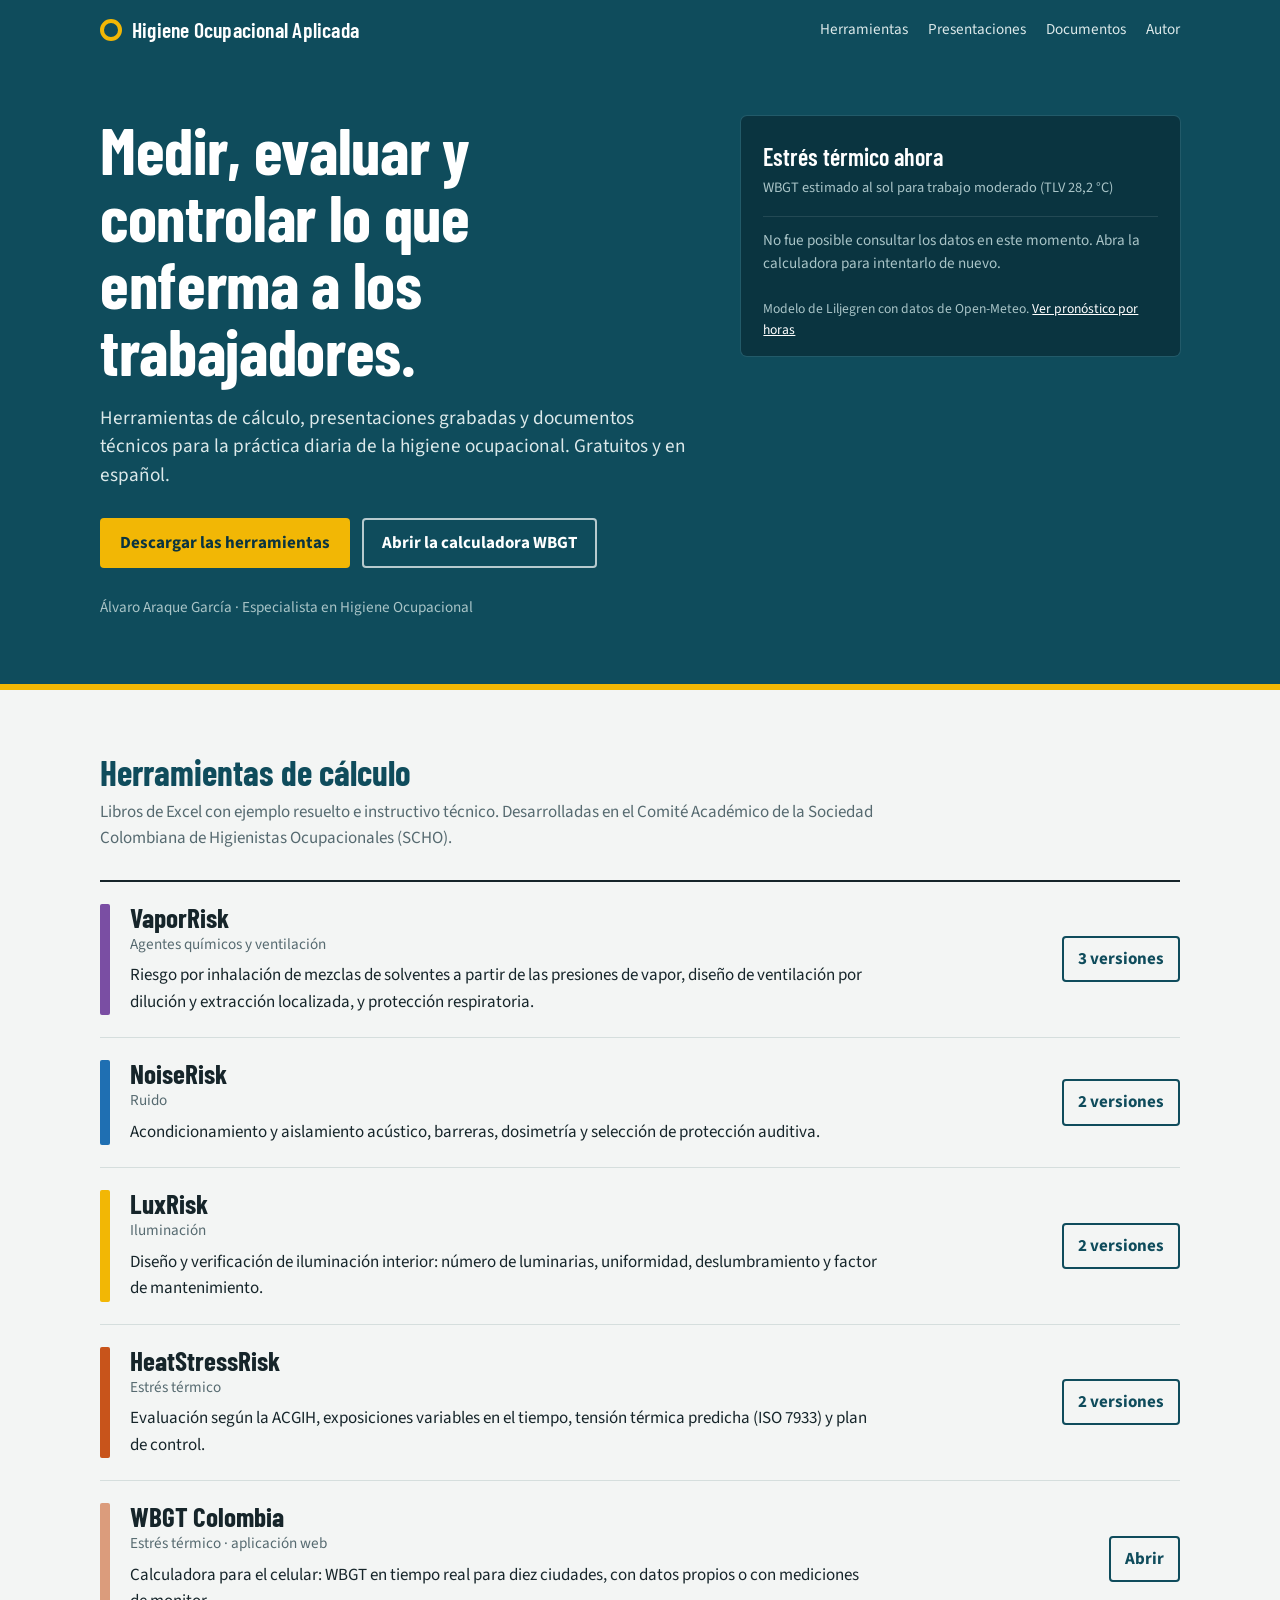
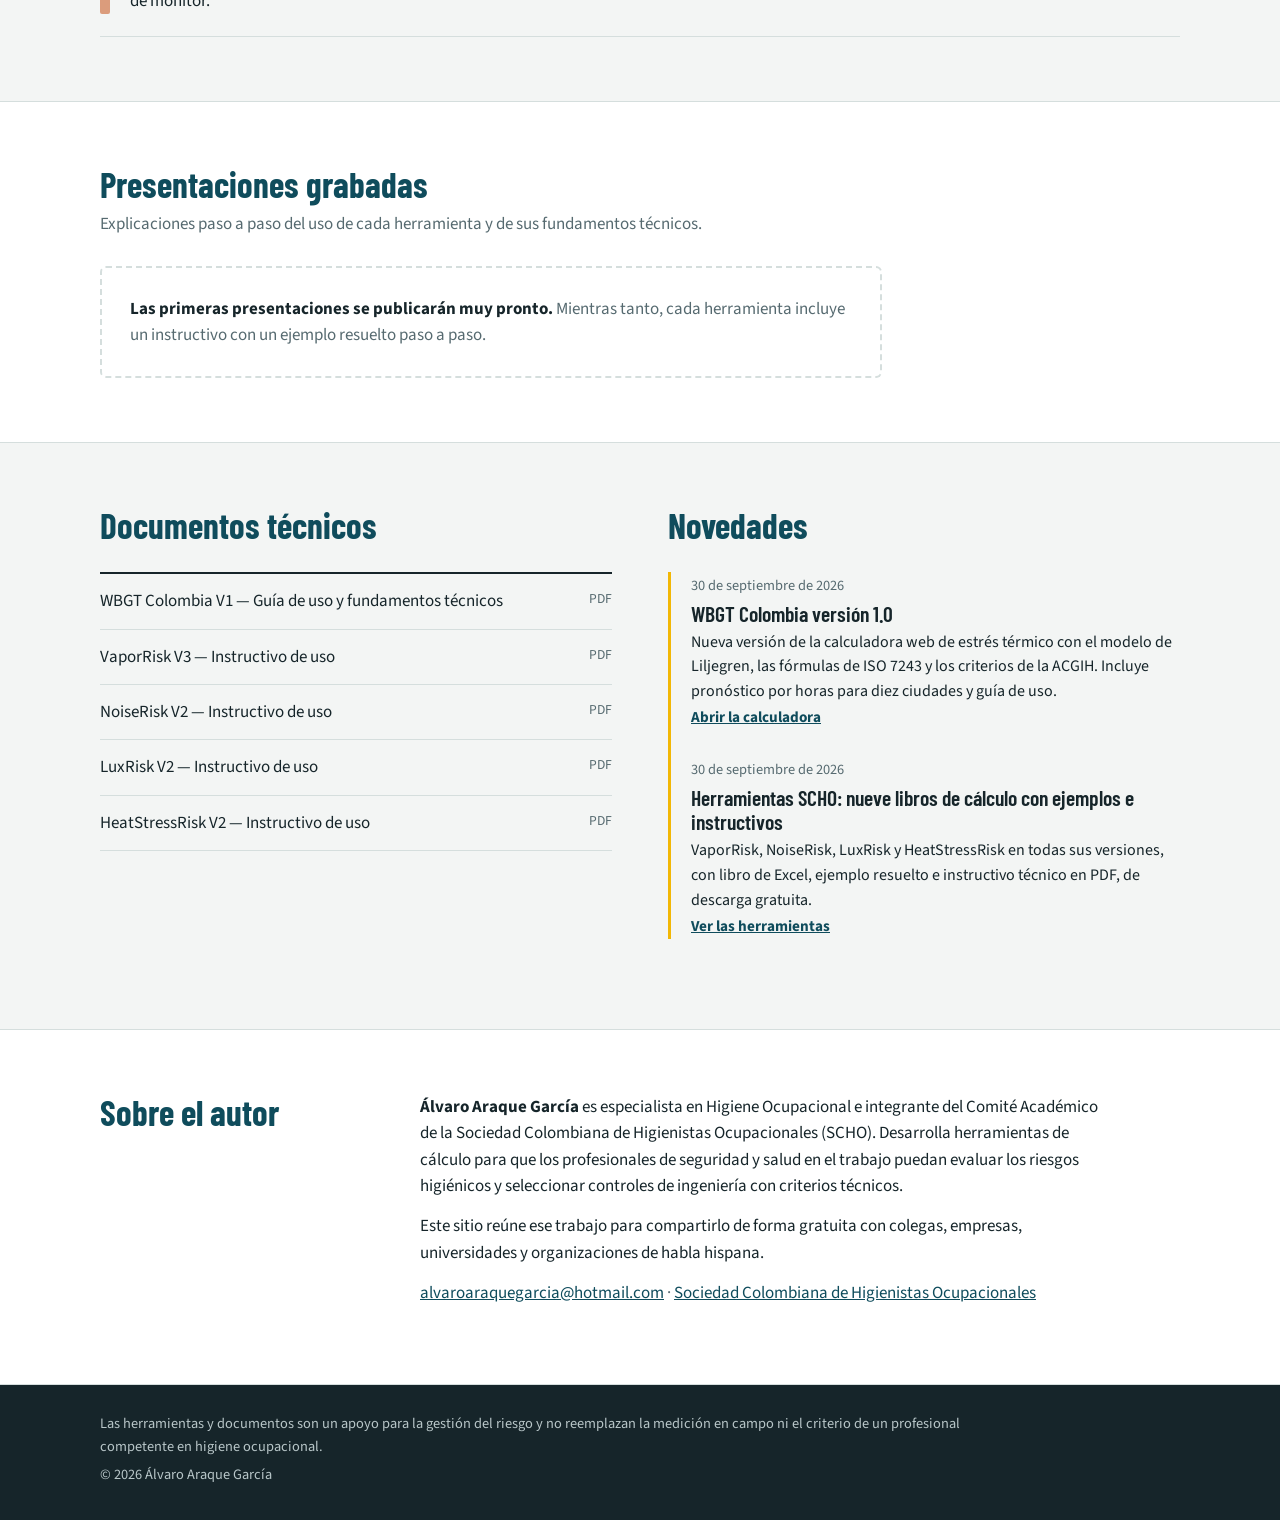
==== index.html @ 6396361e "Add files via upload" ====
<!DOCTYPE html>
<html lang="es">
<head>
<meta charset="UTF-8">
<meta name="viewport" content="width=device-width, initial-scale=1.0">
<title>Higiene Ocupacional Aplicada · Álvaro Araque García</title>
<meta name="description" content="Herramientas de cálculo, presentaciones y documentos técnicos gratuitos para evaluar y controlar los riesgos que causan enfermedades laborales: agentes químicos, ruido, iluminación y estrés térmico.">
<meta property="og:title" content="Higiene Ocupacional Aplicada">
<meta property="og:description" content="Herramientas, presentaciones y documentos técnicos gratuitos para la práctica de la higiene ocupacional.">
<meta property="og:type" content="website">
<link rel="icon" href="data:image/svg+xml,%3Csvg xmlns='http://www.w3.org/2000/svg' viewBox='0 0 64 64'%3E%3Crect width='64' height='64' rx='12' fill='%230F4C5C'/%3E%3Ccircle cx='32' cy='32' r='15' fill='none' stroke='%23F2B705' stroke-width='6'/%3E%3C/svg%3E">
<link rel="preconnect" href="https://fonts.googleapis.com">
<link rel="preconnect" href="https://fonts.gstatic.com" crossorigin>
<link href="https://fonts.googleapis.com/css2?family=Barlow+Condensed:wght@500;600;700&family=Source+Sans+3:wght@400;600;700&display=swap" rel="stylesheet">
<link rel="stylesheet" href="estilos.css">
</head>
<body>
<a class="skip" href="#contenido">Ir al contenido</a>

<header class="top">
  <div class="wrap top-in">
    <a class="brand" href="./"><span class="mark" aria-hidden="true"></span>Higiene Ocupacional Aplicada</a>
    <nav aria-label="Secciones">
      <a href="#herramientas">Herramientas</a>
      <a href="#presentaciones">Presentaciones</a>
      <a href="#documentos">Documentos</a>
      <a href="#autor">Autor</a>
    </nav>
  </div>
</header>

<main id="contenido">
  <section class="hero">
    <div class="wrap hero-in">
      <div class="hero-text">
        <h1>Medir, evaluar y controlar lo que enferma a los trabajadores.</h1>
        <p class="lead">Herramientas de cálculo, presentaciones grabadas y documentos técnicos para la práctica diaria de la higiene ocupacional. Gratuitos y en español.</p>
        <div class="cta">
          <a class="btn" href="herramientas/index.html">Descargar las herramientas</a>
          <a class="btn ghost" href="https://alvaroaraquegarcia-hue.github.io/wbgt-colombia/">Abrir la calculadora WBGT</a>
        </div>
        <p class="byline">Álvaro Araque García · Especialista en Higiene Ocupacional</p>
      </div>

      <aside class="panel" aria-labelledby="panel-t">
        <div class="panel-head">
          <h2 id="panel-t">Estrés térmico ahora</h2>
          <p>WBGT estimado al sol para trabajo moderado (TLV 28,2 °C)</p>
        </div>
        <ol class="readings" id="readings">
          <li class="loading">Consultando datos meteorológicos…</li>
        </ol>
        <p class="panel-foot">Modelo de Liljegren con datos de Open-Meteo. <a href="https://alvaroaraquegarcia-hue.github.io/wbgt-colombia/">Ver pronóstico por horas</a></p>
      </aside>
    </div>
  </section>

  <section id="herramientas" class="block">
    <div class="wrap">
      <div class="block-head">
        <h2>Herramientas de cálculo</h2>
        <p>Libros de Excel con ejemplo resuelto e instructivo técnico. Desarrolladas en el Comité Académico de la Sociedad Colombiana de Higienistas Ocupacionales (SCHO).</p>
      </div>
      <ul class="tools">
        <li>
          <span class="swatch s-chem" aria-hidden="true"></span>
          <div><h3>VaporRisk</h3><p class="risk">Agentes químicos y ventilación</p>
          <p>Riesgo por inhalación de mezclas de solventes a partir de las presiones de vapor, diseño de ventilación por dilución y extracción localizada, y protección respiratoria.</p></div>
          <a class="more" href="herramientas/index.html#vaporrisk">3 versiones</a>
        </li>
        <li>
          <span class="swatch s-noise" aria-hidden="true"></span>
          <div><h3>NoiseRisk</h3><p class="risk">Ruido</p>
          <p>Acondicionamiento y aislamiento acústico, barreras, dosimetría y selección de protección auditiva.</p></div>
          <a class="more" href="herramientas/index.html#noiserisk">2 versiones</a>
        </li>
        <li>
          <span class="swatch s-lux" aria-hidden="true"></span>
          <div><h3>LuxRisk</h3><p class="risk">Iluminación</p>
          <p>Diseño y verificación de iluminación interior: número de luminarias, uniformidad, deslumbramiento y factor de mantenimiento.</p></div>
          <a class="more" href="herramientas/index.html#luxrisk">2 versiones</a>
        </li>
        <li>
          <span class="swatch s-heat" aria-hidden="true"></span>
          <div><h3>HeatStressRisk</h3><p class="risk">Estrés térmico</p>
          <p>Evaluación según la ACGIH, exposiciones variables en el tiempo, tensión térmica predicha (ISO 7933) y plan de control.</p></div>
          <a class="more" href="herramientas/index.html#heatstressrisk">2 versiones</a>
        </li>
        <li>
          <span class="swatch s-web" aria-hidden="true"></span>
          <div><h3>WBGT Colombia</h3><p class="risk">Estrés térmico · aplicación web</p>
          <p>Calculadora para el celular: WBGT en tiempo real para diez ciudades, con datos propios o con mediciones de monitor.</p></div>
          <a class="more" href="https://alvaroaraquegarcia-hue.github.io/wbgt-colombia/">Abrir</a>
        </li>
      </ul>
    </div>
  </section>

  <section id="presentaciones" class="block alt">
    <div class="wrap">
      <div class="block-head">
        <h2>Presentaciones grabadas</h2>
        <p>Explicaciones paso a paso del uso de cada herramienta y de sus fundamentos técnicos.</p>
      </div>
      <div id="videos" class="videos"></div>
    </div>
  </section>

  <section class="block">
    <div class="wrap two">
      <div id="documentos">
        <div class="block-head"><h2>Documentos técnicos</h2></div>
        <ul class="docs" id="docs"></ul>
      </div>
      <div>
        <div class="block-head"><h2>Novedades</h2></div>
        <ol class="news" id="news"></ol>
      </div>
    </div>
  </section>

  <section id="autor" class="block alt">
    <div class="wrap author">
      <div class="block-head"><h2>Sobre el autor</h2></div>
      <div class="author-text">
        <p><strong>Álvaro Araque García</strong> es especialista en Higiene Ocupacional e integrante del Comité Académico de la Sociedad Colombiana de Higienistas Ocupacionales (SCHO). Desarrolla herramientas de cálculo para que los profesionales de seguridad y salud en el trabajo puedan evaluar los riesgos higiénicos y seleccionar controles de ingeniería con criterios técnicos.</p>
        <p>Este sitio reúne ese trabajo para compartirlo de forma gratuita con colegas, empresas, universidades y organizaciones de habla hispana.</p>
        <p class="contact"><a href="mailto:alvaroaraquegarcia@hotmail.com">alvaroaraquegarcia@hotmail.com</a> · <a href="https://www.scho.org.co/">Sociedad Colombiana de Higienistas Ocupacionales</a></p>
      </div>
    </div>
  </section>
</main>

<footer class="foot">
  <div class="wrap">
    <p>Las herramientas y documentos son un apoyo para la gestión del riesgo y no reemplazan la medición en campo ni el criterio de un profesional competente en higiene ocupacional.</p>
    <p>© 2026 Álvaro Araque García</p>
  </div>
</footer>

<script src="contenido.js"></script>
<script src="wbgt-engine.js"></script>
<script src="app.js"></script>
</body>
</html>
---- estilos.css ----
:root{
  --petrol:#0F4C5C;      /* color principal */
  --petrol-d:#0A3440;
  --ink:#16252A;         /* texto */
  --slate:#566A70;       /* texto secundario */
  --paper:#F3F5F4;       /* fondo */
  --line:#D5DEDD;
  --yellow:#F2B705;      /* amarillo de seguridad */
  --ok:#2F7D4A; --warn:#B7791F; --bad:#B42318;
  --display:"Barlow Condensed","Arial Narrow",sans-serif;
  --body:"Source Sans 3","Segoe UI",Calibri,sans-serif;
}
*{box-sizing:border-box;margin:0;padding:0}
html{scroll-behavior:smooth}
@media (prefers-reduced-motion:reduce){html{scroll-behavior:auto}*{animation:none!important;transition:none!important}}
body{font-family:var(--body);font-size:1.0625rem;line-height:1.55;color:var(--ink);background:var(--paper)}
a{color:var(--petrol)}
a:focus-visible,.btn:focus-visible{outline:3px solid var(--yellow);outline-offset:2px}
.wrap{max-width:1120px;margin:0 auto;padding:0 20px}
.skip{position:absolute;left:-999px;top:8px;background:#fff;padding:8px 12px;z-index:10}
.skip:focus{left:8px}

/* Encabezado */
.top{background:var(--petrol);color:#fff}
.top-in{display:flex;align-items:center;justify-content:space-between;gap:16px;min-height:60px;flex-wrap:wrap}
.brand{display:flex;align-items:center;gap:10px;color:#fff;text-decoration:none;font-family:var(--display);font-weight:600;font-size:1.35rem;letter-spacing:.01em}
.mark{width:22px;height:22px;border-radius:50%;border:4px solid var(--yellow)}
.top nav{display:flex;gap:20px;flex-wrap:wrap}
.top nav a{color:#DCE9EA;text-decoration:none;font-size:.95rem}
.top nav a:hover{color:#fff;text-decoration:underline;text-underline-offset:4px}

/* Portada */
.hero{background:var(--petrol);color:#fff;padding:56px 0 64px;border-bottom:6px solid var(--yellow)}
.hero-in{display:grid;grid-template-columns:1.15fr .85fr;gap:48px;align-items:start}
.hero h1{font-family:var(--display);font-weight:700;font-size:clamp(2.4rem,5.2vw,4.1rem);line-height:1.02;letter-spacing:-.005em;max-width:15ch}
.lead{font-size:1.2rem;line-height:1.5;color:#DCE9EA;margin-top:20px;max-width:34em}
.cta{display:flex;flex-wrap:wrap;gap:12px;margin-top:28px}
.btn{display:inline-block;background:var(--yellow);color:var(--petrol-d);font-weight:700;text-decoration:none;padding:12px 20px;border-radius:4px}
.btn:hover{background:#FFCB2E}
.btn.ghost{background:transparent;color:#fff;box-shadow:inset 0 0 0 2px rgba(255,255,255,.7)}
.btn.ghost:hover{box-shadow:inset 0 0 0 2px #fff;background:rgba(255,255,255,.06)}
.byline{margin-top:28px;color:#A9C4C7;font-size:.95rem}

/* Panel de lecturas: la pieza característica */
.panel{background:var(--petrol-d);border-radius:6px;padding:22px 22px 16px;box-shadow:0 0 0 1px rgba(255,255,255,.08)}
.panel-head h2{font-family:var(--display);font-weight:600;font-size:1.5rem}
.panel-head p{color:#A9C4C7;font-size:.9rem;margin-top:2px}
.readings{list-style:none;margin-top:16px}
.readings li{display:grid;grid-template-columns:1fr auto;align-items:end;gap:4px 12px;padding:12px 0;border-top:1px solid rgba(255,255,255,.1)}
.readings .city{font-size:1rem}
.readings .val{font-family:var(--display);font-weight:600;font-size:2.1rem;line-height:1;font-variant-numeric:tabular-nums;text-align:right}
.readings .val small{font-size:1rem;font-weight:500;color:#A9C4C7;margin-left:2px}
.readings .scale{grid-column:1 / -1;position:relative;height:8px;border-radius:4px;background:linear-gradient(90deg,#2F7D4A 0 40%,#B7791F 40% 56%,#B42318 56% 100%);opacity:.9}
.readings .needle{position:absolute;top:-4px;width:4px;height:16px;background:#fff;border-radius:2px;transform:translateX(-2px)}
.readings .state{grid-column:1 / -1;font-size:.85rem;color:#DCE9EA}
.readings .loading,.readings .off{display:block;color:#A9C4C7;font-size:.95rem}
.panel-foot{color:#A9C4C7;font-size:.85rem;margin-top:10px}
.panel-foot a{color:#fff}

/* Bloques */
.block{padding:64px 0}
.block.alt{background:#fff;border-top:1px solid var(--line);border-bottom:1px solid var(--line)}
.block-head{max-width:46em;margin-bottom:28px}
.block-head h2{font-family:var(--display);font-weight:700;font-size:2.2rem;line-height:1.05;color:var(--petrol)}
.block-head p{color:var(--slate);margin-top:8px}

/* Herramientas: lista con franja de color por tipo de riesgo */
.tools{list-style:none;border-top:2px solid var(--ink)}
.tools li{display:grid;grid-template-columns:10px 1fr auto;gap:20px;align-items:start;padding:22px 0;border-bottom:1px solid var(--line)}
.swatch{width:10px;height:100%;min-height:64px;border-radius:2px}
.s-chem{background:#7A4EA3}.s-noise{background:#1F6FB2}.s-lux{background:var(--yellow)}.s-heat{background:#C8541B}.s-web{background:#C8541B;opacity:.55}
.tools h3{font-family:var(--display);font-weight:700;font-size:1.7rem;line-height:1;color:var(--ink)}
.tools .risk{color:var(--slate);font-size:.95rem;margin:2px 0 6px}
.tools p{max-width:44em}
.more{align-self:center;white-space:nowrap;font-weight:700;text-decoration:none;border:2px solid var(--petrol);border-radius:4px;padding:8px 14px}
.more:hover{background:var(--petrol);color:#fff}

/* Videos */
.videos{display:grid;grid-template-columns:repeat(auto-fill,minmax(300px,1fr));gap:24px}
.video iframe{width:100%;aspect-ratio:16/9;border:0;border-radius:4px;background:#000}
.video h3{font-family:var(--display);font-weight:600;font-size:1.3rem;margin-top:10px}
.video p{color:var(--slate);font-size:.95rem}
.empty{grid-column:1 / -1;border:2px dashed var(--line);border-radius:6px;padding:28px;max-width:46em;color:var(--slate)}
.empty strong{color:var(--ink)}

/* Documentos y novedades */
.two{display:grid;grid-template-columns:1fr 1fr;gap:56px}
.docs{list-style:none;border-top:2px solid var(--ink)}
.docs li{border-bottom:1px solid var(--line)}
.docs a{display:flex;justify-content:space-between;gap:16px;padding:14px 0;text-decoration:none;color:var(--ink)}
.docs a:hover span:first-child{color:var(--petrol);text-decoration:underline;text-underline-offset:3px}
.docs .kind{color:var(--slate);font-size:.85rem;white-space:nowrap}
.news{list-style:none;border-left:3px solid var(--yellow);padding-left:20px}
.news li{margin-bottom:26px}
.news time{color:var(--slate);font-size:.9rem}
.news h3{font-family:var(--display);font-weight:600;font-size:1.35rem;line-height:1.15;margin:2px 0 4px}
.news p{font-size:1rem}
.news a{font-weight:700;font-size:.95rem}

/* Autor */
.author{display:grid;grid-template-columns:280px 1fr;gap:40px}
.author-text p{max-width:40em;margin-bottom:14px}
.contact{color:var(--slate)}

.foot{background:var(--ink);color:#B8C6C8;padding:28px 0;font-size:.9rem}
.foot p{max-width:60em;margin-bottom:6px}

@media (max-width:900px){
  .hero-in,.two,.author{grid-template-columns:1fr;gap:32px}
  .hero{padding:40px 0 48px}
}
@media (max-width:560px){
  .top nav{gap:14px}
  .tools li{grid-template-columns:8px 1fr;gap:14px}
  .tools .more{grid-column:2;justify-self:start}
}
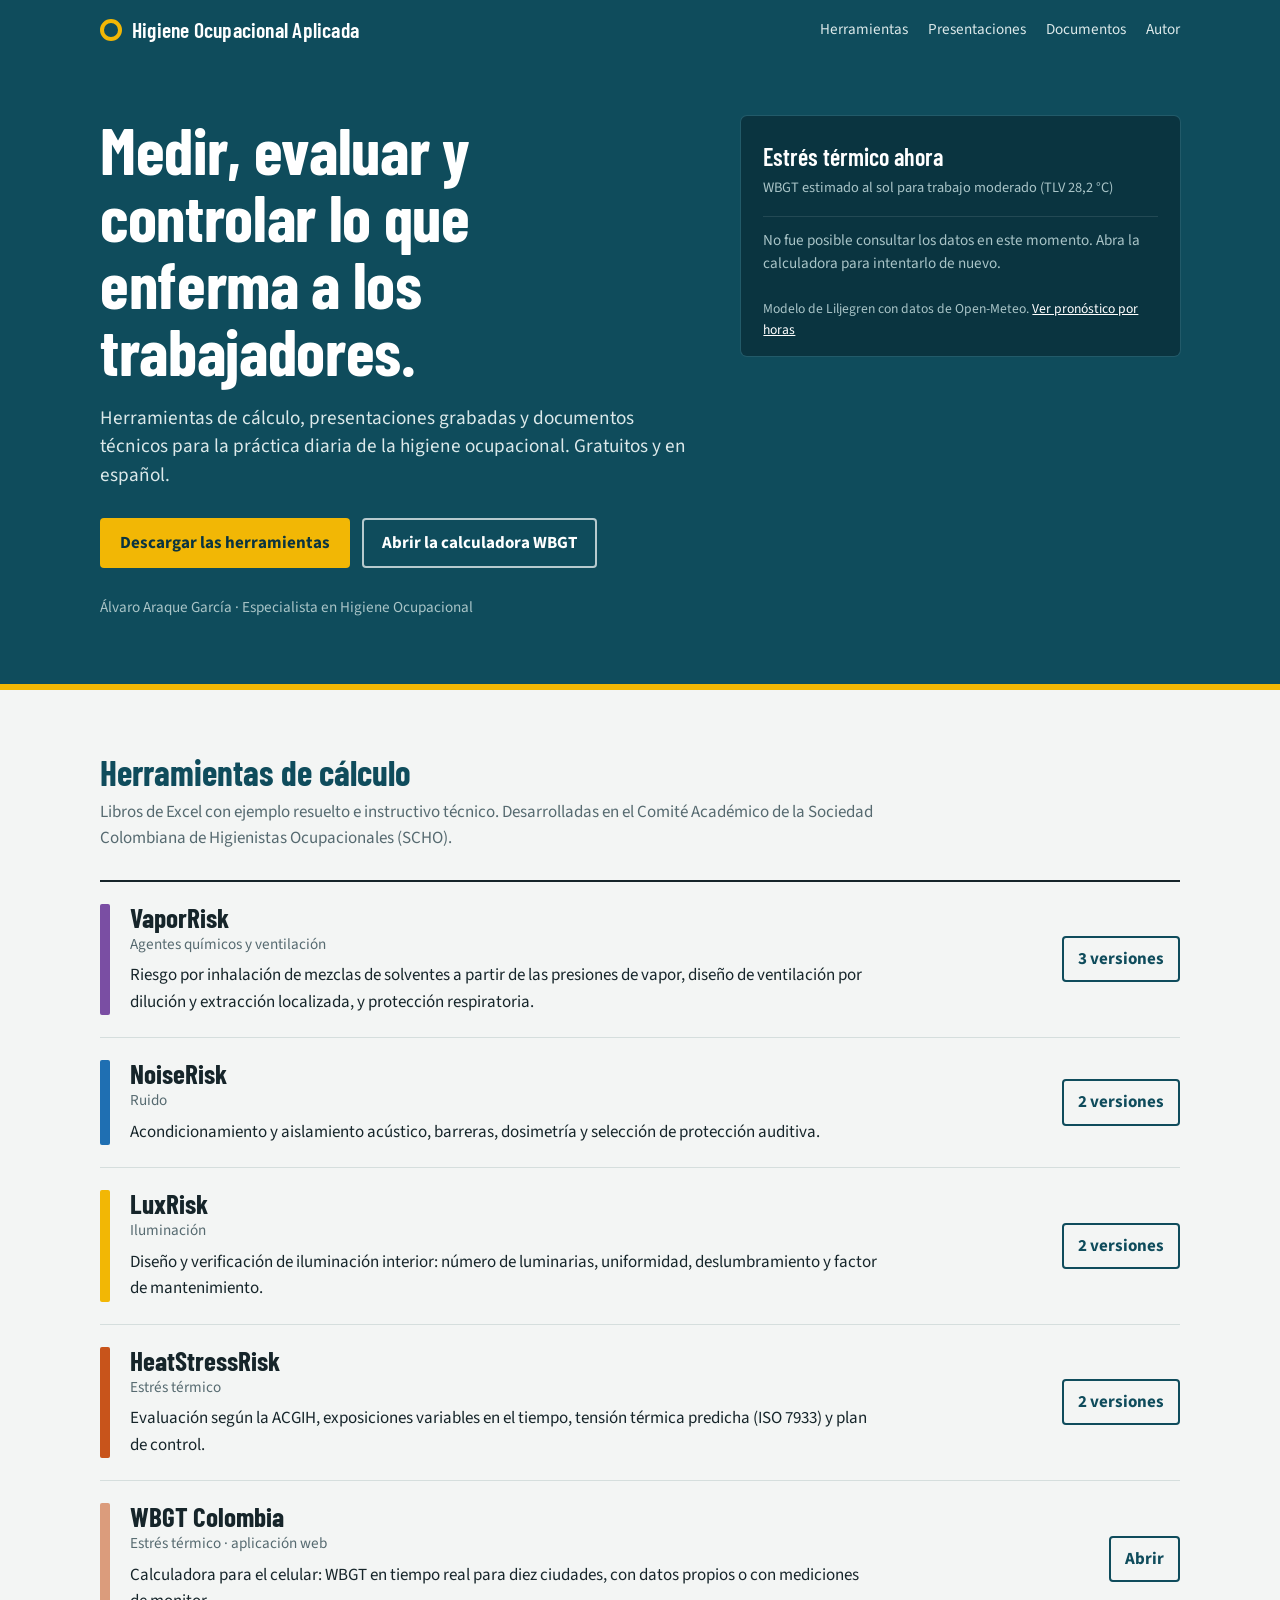
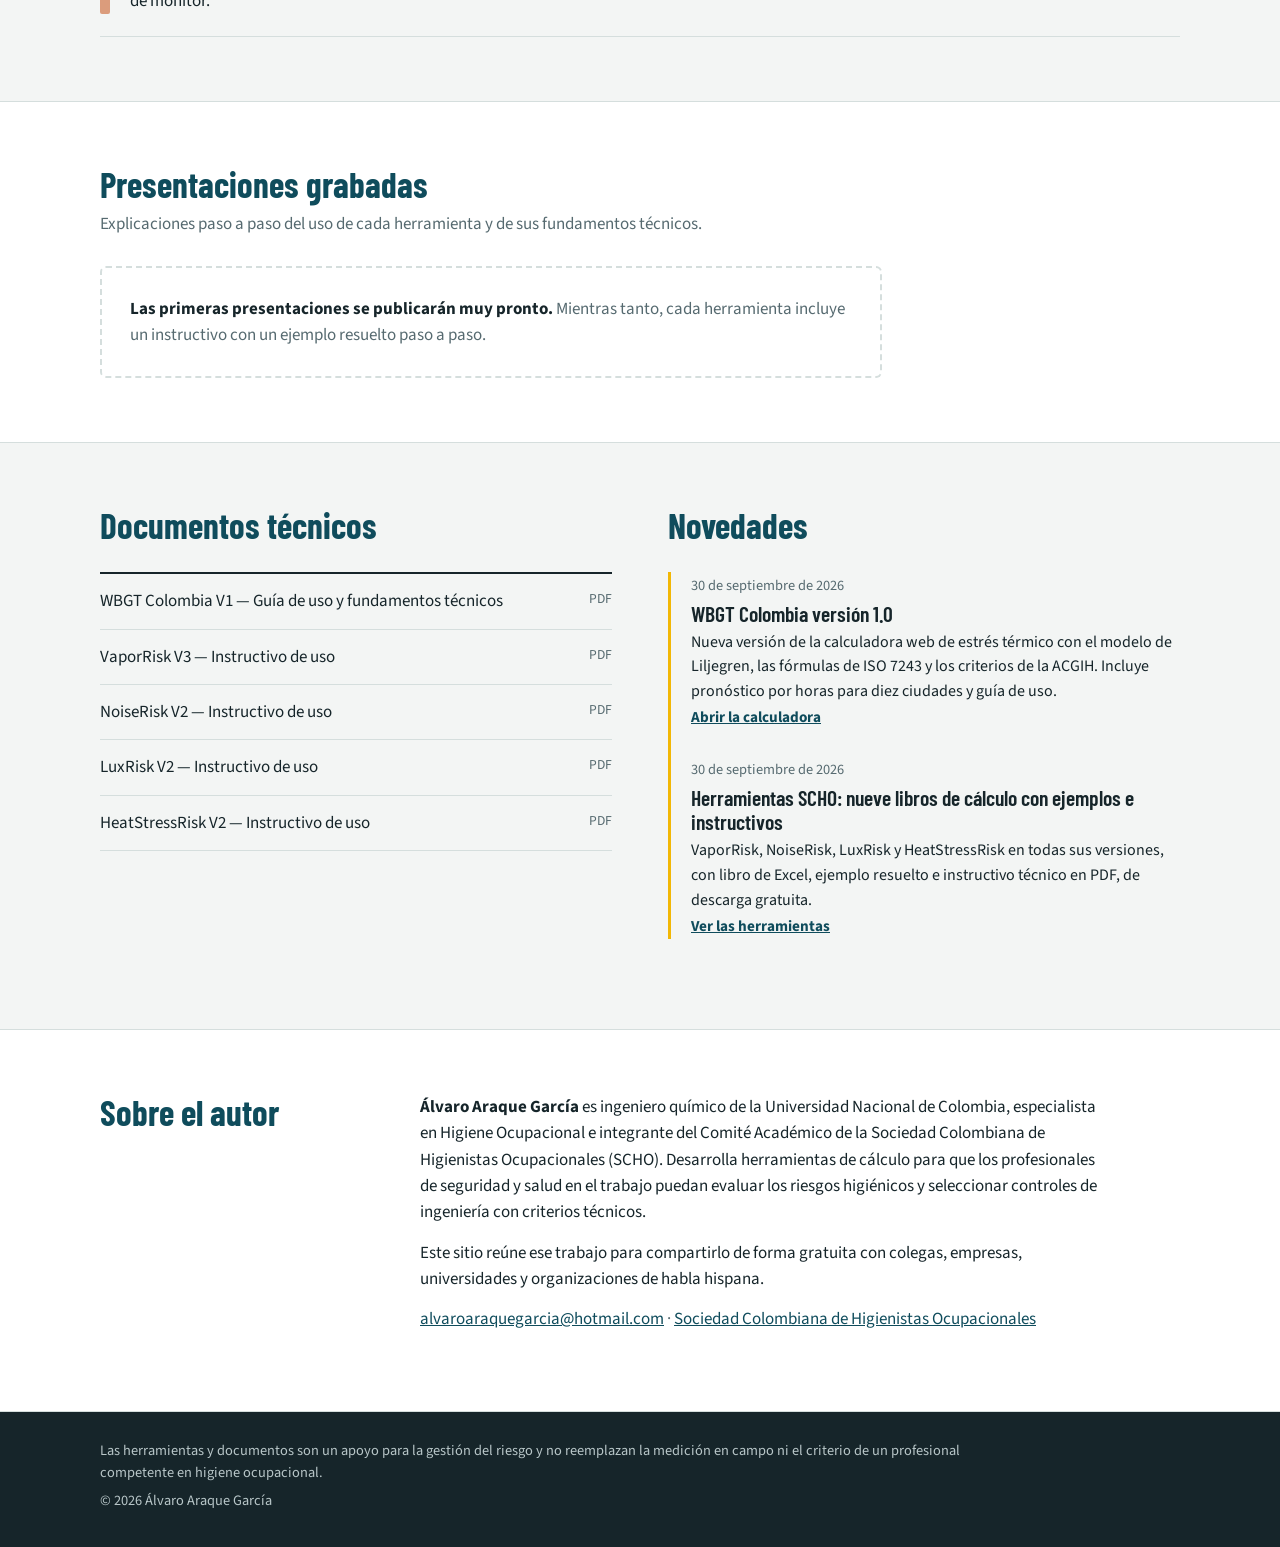
==== commit 87df2d98: "Add files via upload" ====
--- a/index.html
+++ b/index.html
@@ -123,7 +123,7 @@
     <div class="wrap author">
       <div class="block-head"><h2>Sobre el autor</h2></div>
       <div class="author-text">
-        <p><strong>Álvaro Araque García</strong> es especialista en Higiene Ocupacional e integrante del Comité Académico de la Sociedad Colombiana de Higienistas Ocupacionales (SCHO). Desarrolla herramientas de cálculo para que los profesionales de seguridad y salud en el trabajo puedan evaluar los riesgos higiénicos y seleccionar controles de ingeniería con criterios técnicos.</p>
+        <p><strong>Álvaro Araque García</strong> es ingeniero químico de la Universidad Nacional de Colombia, especialista en Higiene Ocupacional e integrante del Comité Académico de la Sociedad Colombiana de Higienistas Ocupacionales (SCHO). Desarrolla herramientas de cálculo para que los profesionales de seguridad y salud en el trabajo puedan evaluar los riesgos higiénicos y seleccionar controles de ingeniería con criterios técnicos.</p>
         <p>Este sitio reúne ese trabajo para compartirlo de forma gratuita con colegas, empresas, universidades y organizaciones de habla hispana.</p>
         <p class="contact"><a href="mailto:alvaroaraquegarcia@hotmail.com">alvaroaraquegarcia@hotmail.com</a> · <a href="https://www.scho.org.co/">Sociedad Colombiana de Higienistas Ocupacionales</a></p>
       </div>
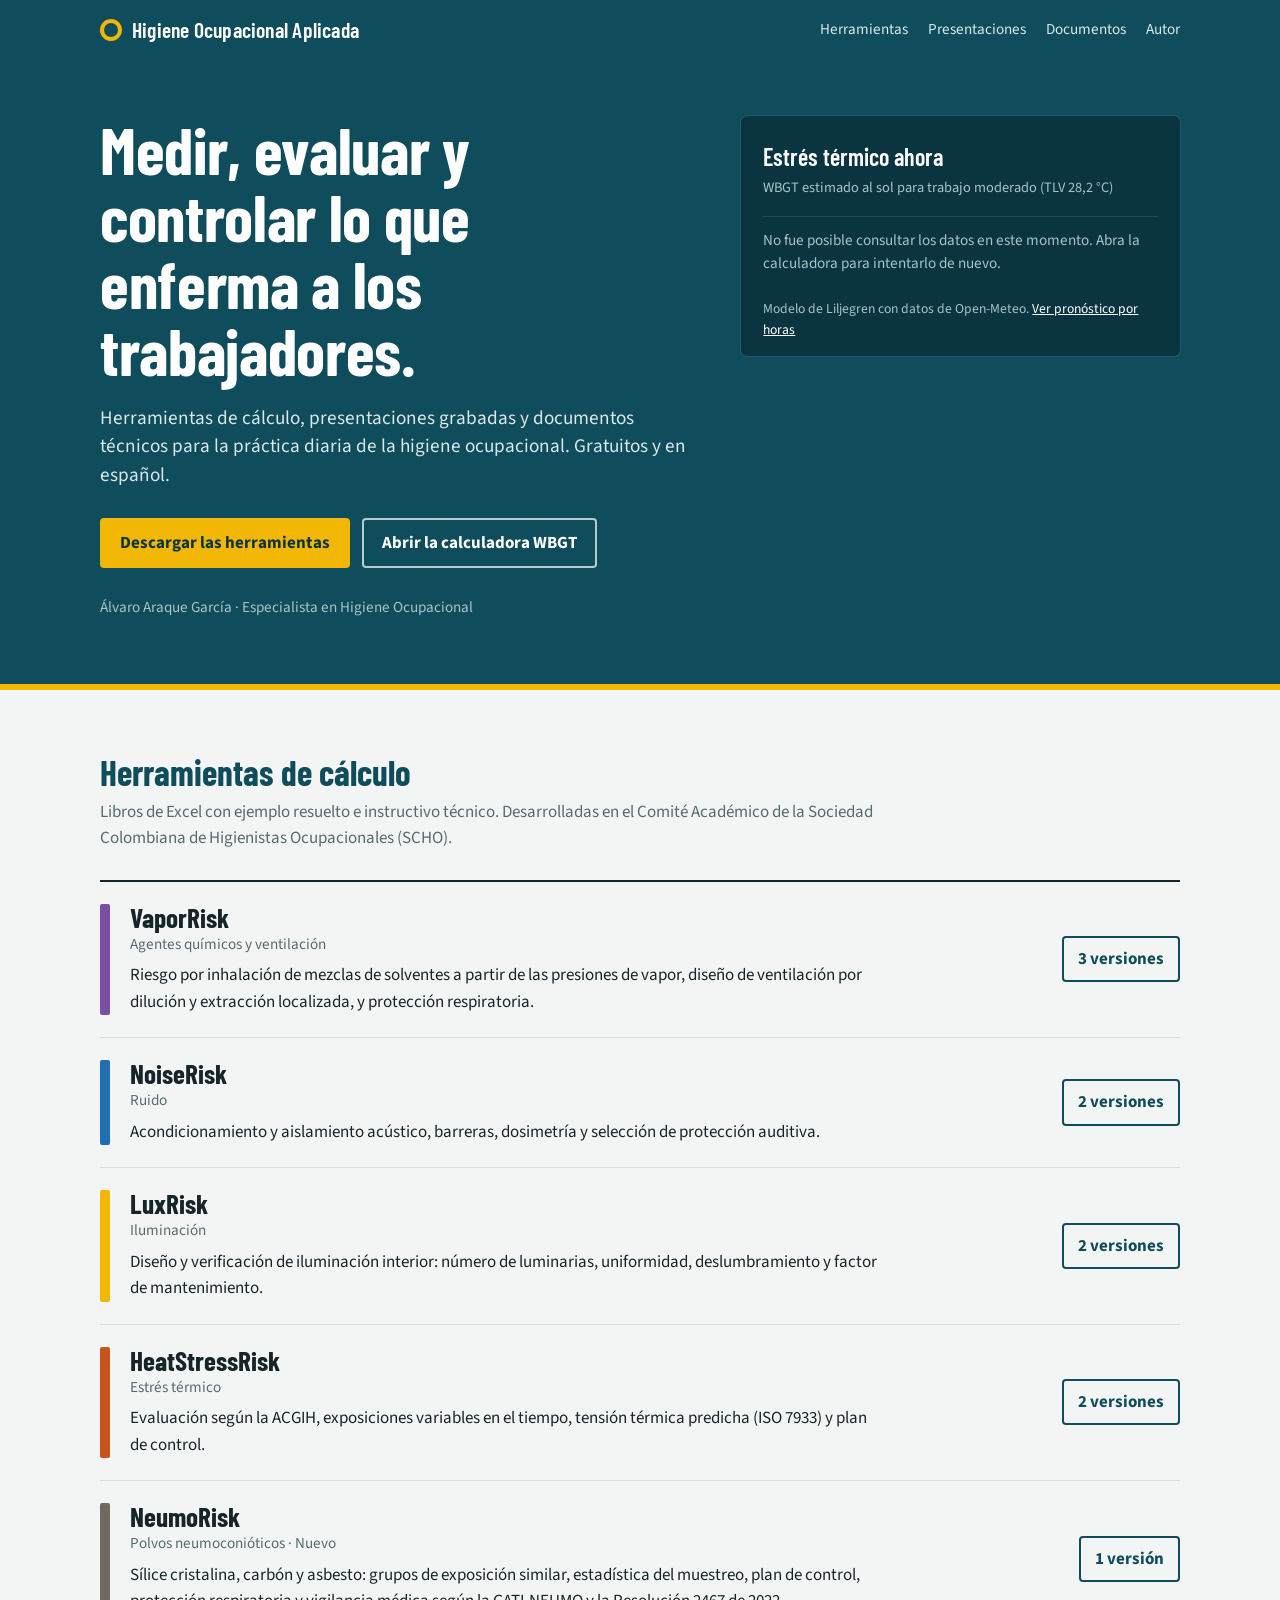
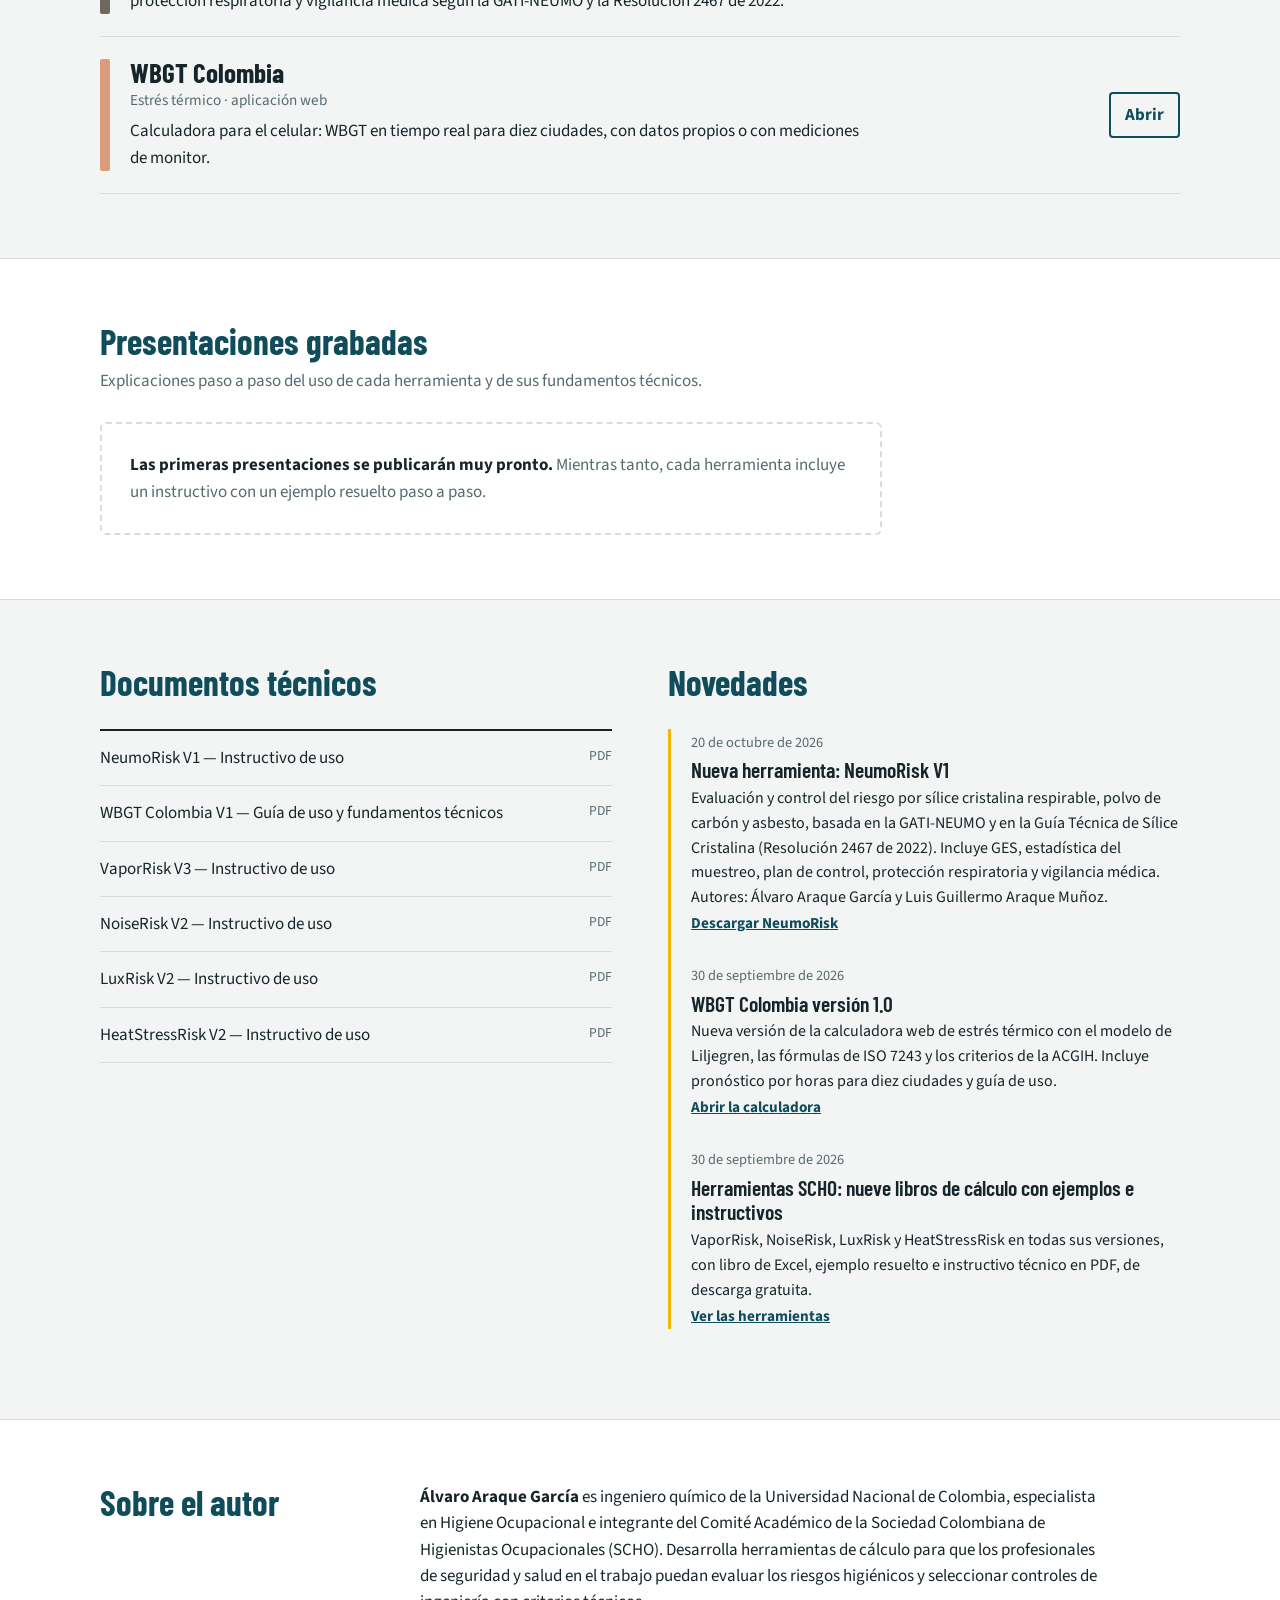
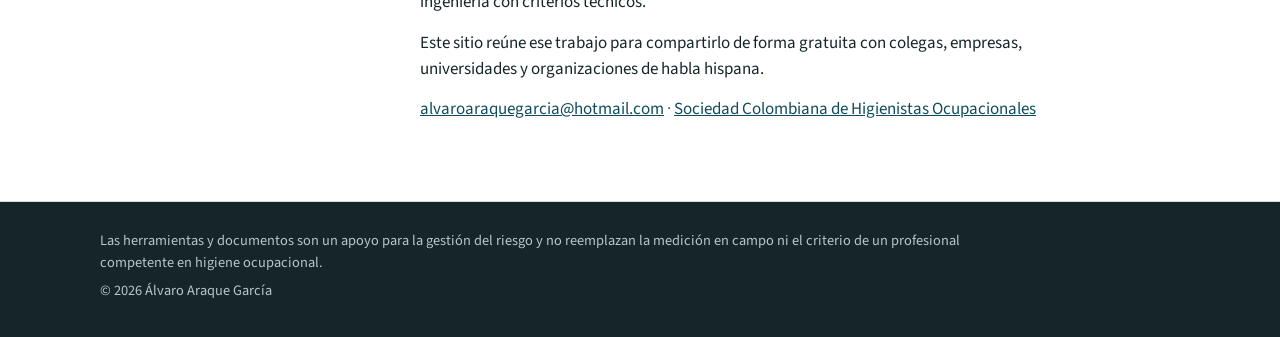
==== commit 0341742a: "Add files via upload" ====
--- a/index.html
+++ b/index.html
@@ -4,7 +4,7 @@
 <meta charset="UTF-8">
 <meta name="viewport" content="width=device-width, initial-scale=1.0">
 <title>Higiene Ocupacional Aplicada · Álvaro Araque García</title>
-<meta name="description" content="Herramientas de cálculo, presentaciones y documentos técnicos gratuitos para evaluar y controlar los riesgos que causan enfermedades laborales: agentes químicos, ruido, iluminación y estrés térmico.">
+<meta name="description" content="Herramientas de cálculo, presentaciones y documentos técnicos gratuitos para evaluar y controlar los riesgos que causan enfermedades laborales: agentes químicos, polvos neumoconióticos, ruido, iluminación y estrés térmico.">
 <meta property="og:title" content="Higiene Ocupacional Aplicada">
 <meta property="og:description" content="Herramientas, presentaciones y documentos técnicos gratuitos para la práctica de la higiene ocupacional.">
 <meta property="og:type" content="website">
@@ -87,6 +87,12 @@
           <a class="more" href="herramientas/index.html#heatstressrisk">2 versiones</a>
         </li>
         <li>
+          <span class="swatch s-dust" aria-hidden="true"></span>
+          <div><h3>NeumoRisk</h3><p class="risk">Polvos neumoconióticos · Nuevo</p>
+          <p>Sílice cristalina, carbón y asbesto: grupos de exposición similar, estadística del muestreo, plan de control, protección respiratoria y vigilancia médica según la GATI-NEUMO y la Resolución 2467 de 2022.</p></div>
+          <a class="more" href="herramientas/index.html#neumorisk">1 versión</a>
+        </li>
+        <li>
           <span class="swatch s-web" aria-hidden="true"></span>
           <div><h3>WBGT Colombia</h3><p class="risk">Estrés térmico · aplicación web</p>
           <p>Calculadora para el celular: WBGT en tiempo real para diez ciudades, con datos propios o con mediciones de monitor.</p></div>
--- a/estilos.css
+++ b/estilos.css
@@ -68,7 +68,7 @@
 .tools{list-style:none;border-top:2px solid var(--ink)}
 .tools li{display:grid;grid-template-columns:10px 1fr auto;gap:20px;align-items:start;padding:22px 0;border-bottom:1px solid var(--line)}
 .swatch{width:10px;height:100%;min-height:64px;border-radius:2px}
-.s-chem{background:#7A4EA3}.s-noise{background:#1F6FB2}.s-lux{background:var(--yellow)}.s-heat{background:#C8541B}.s-web{background:#C8541B;opacity:.55}
+.s-chem{background:#7A4EA3}.s-noise{background:#1F6FB2}.s-lux{background:var(--yellow)}.s-heat{background:#C8541B}.s-dust{background:#6E6A5E}.s-web{background:#C8541B;opacity:.55}
 .tools h3{font-family:var(--display);font-weight:700;font-size:1.7rem;line-height:1;color:var(--ink)}
 .tools .risk{color:var(--slate);font-size:.95rem;margin:2px 0 6px}
 .tools p{max-width:44em}
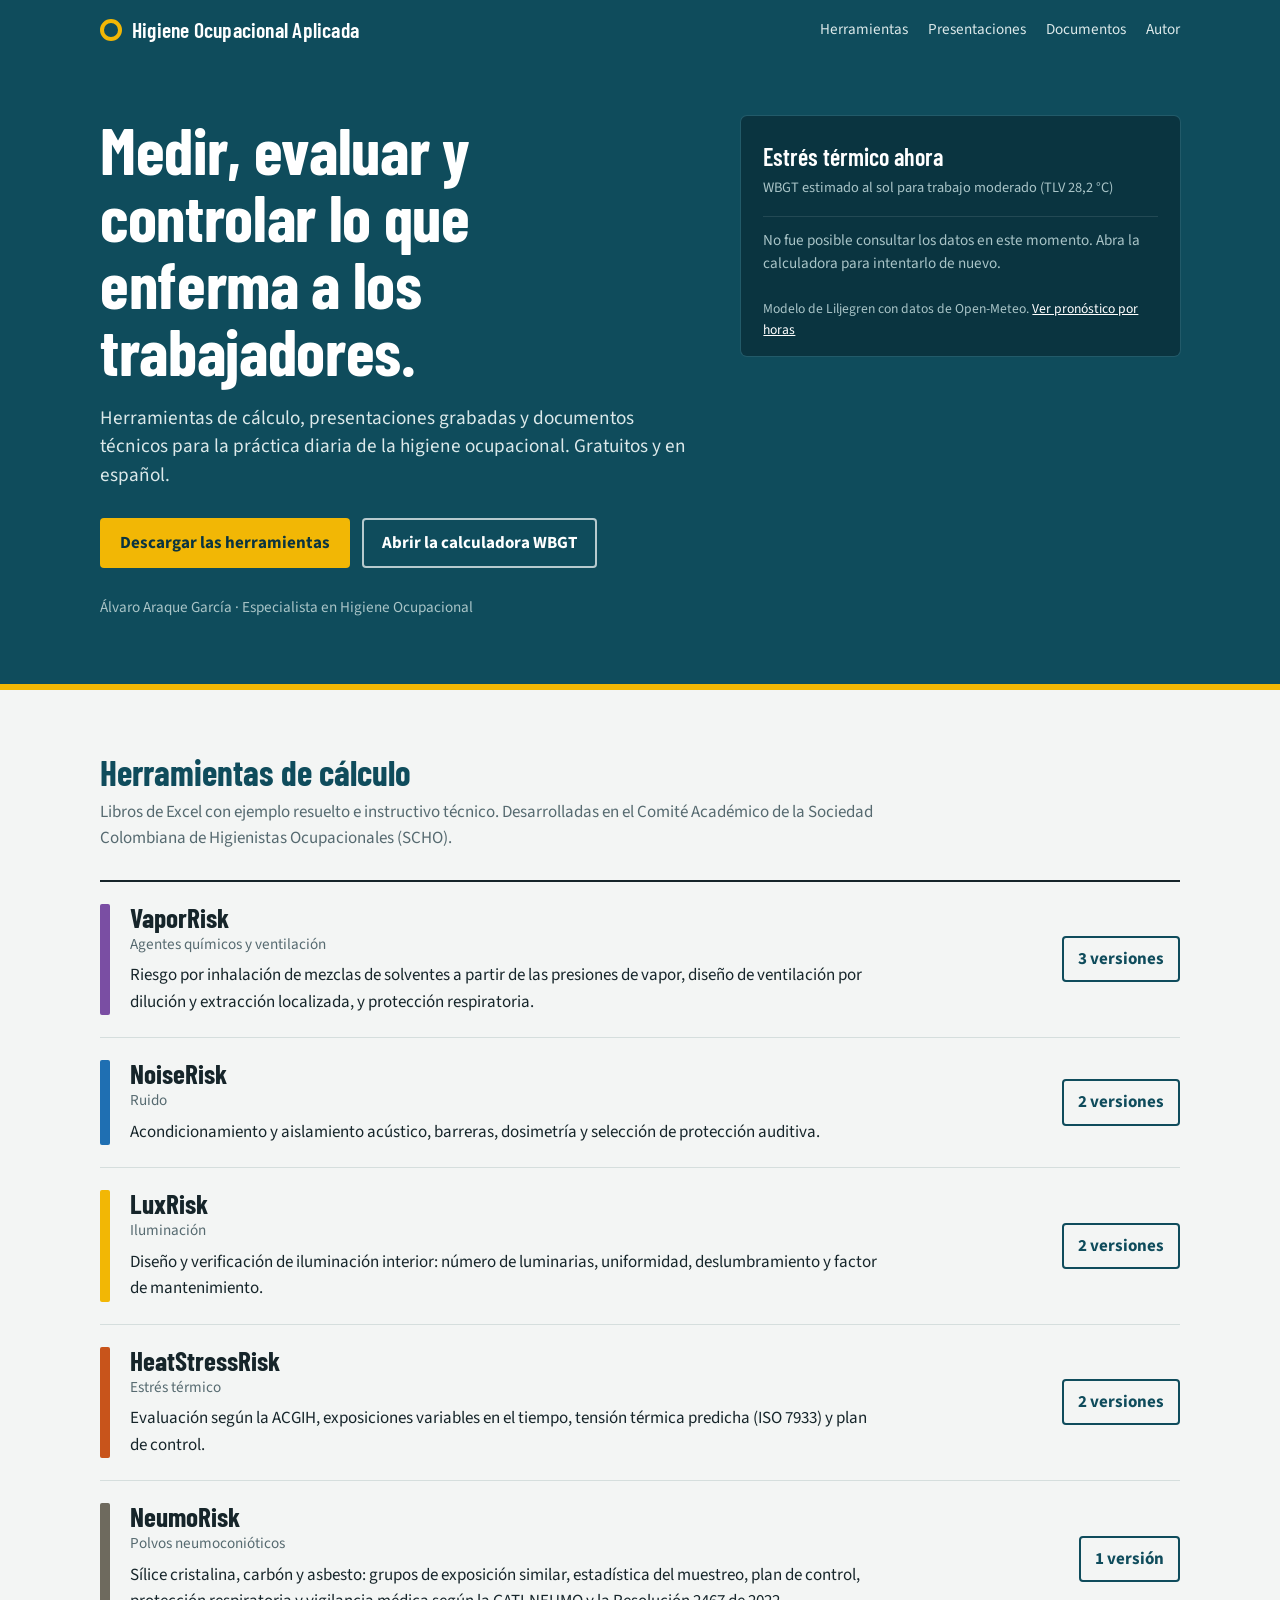
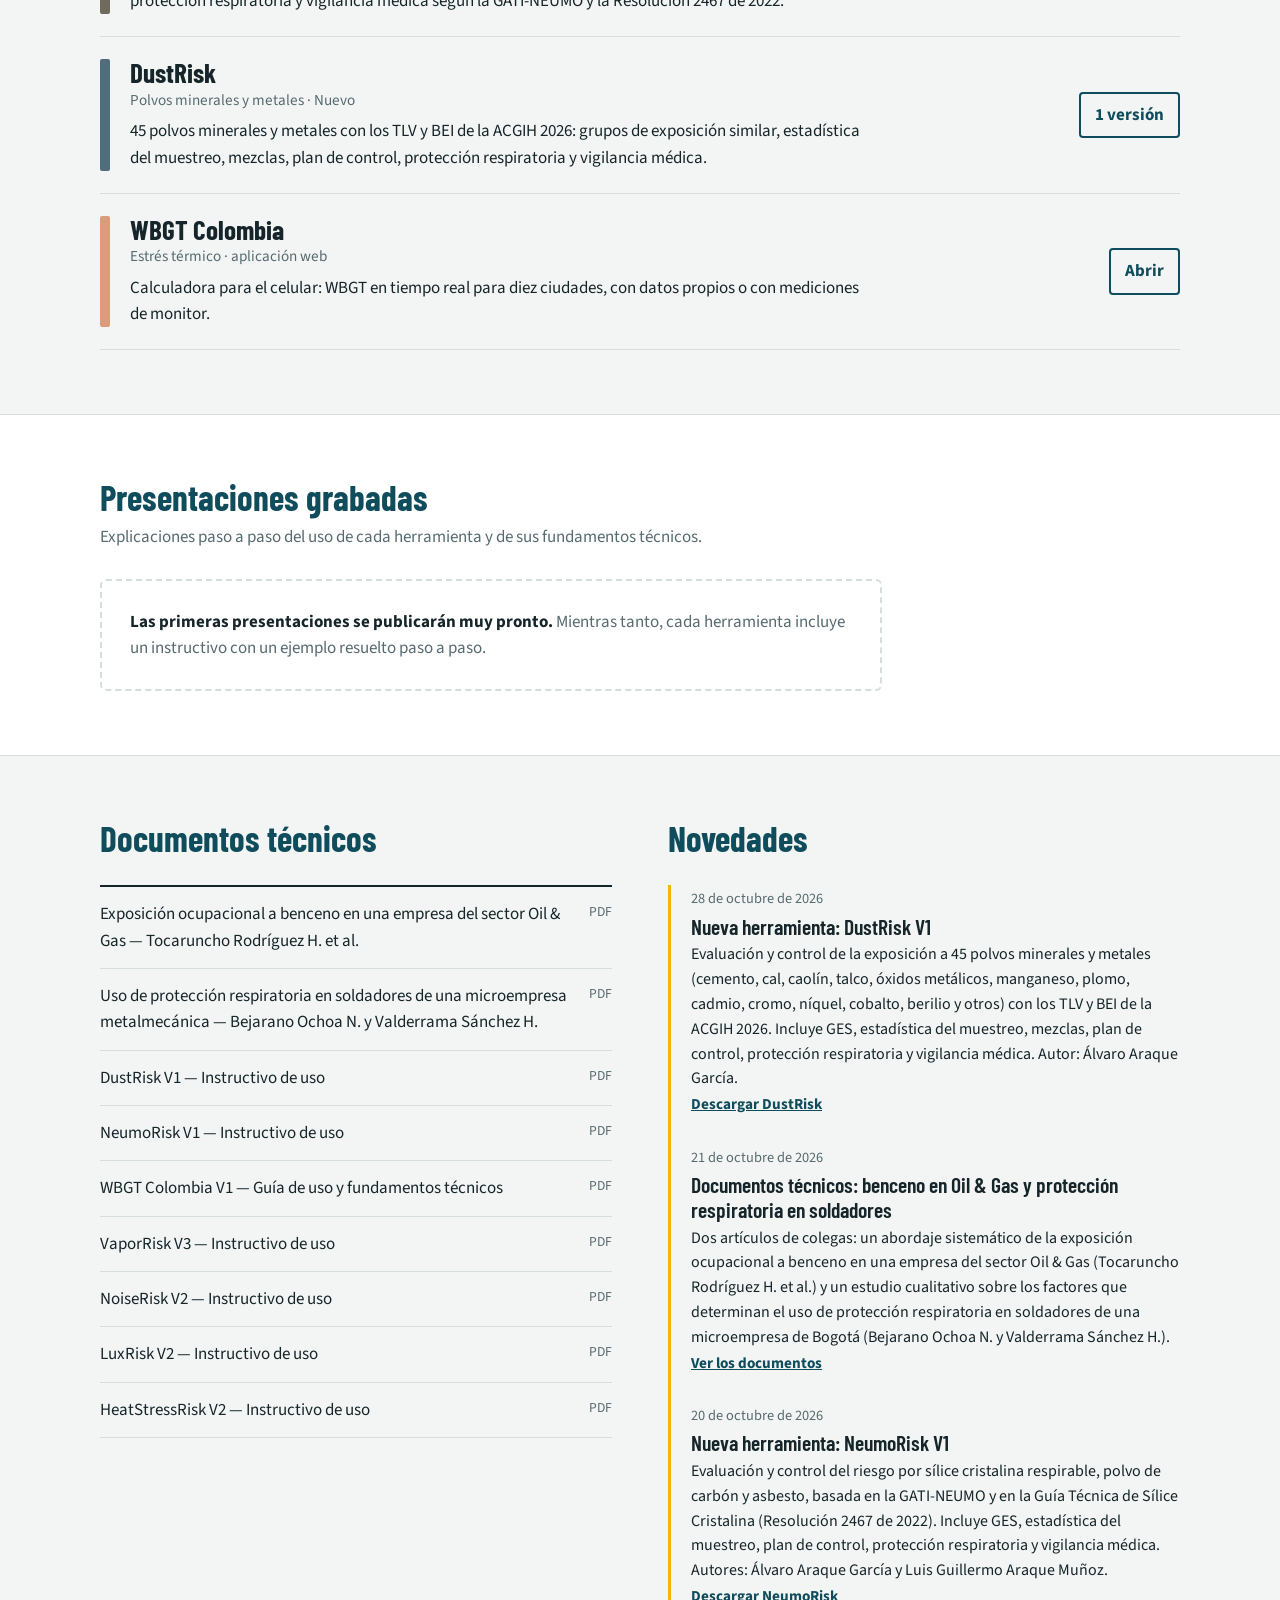
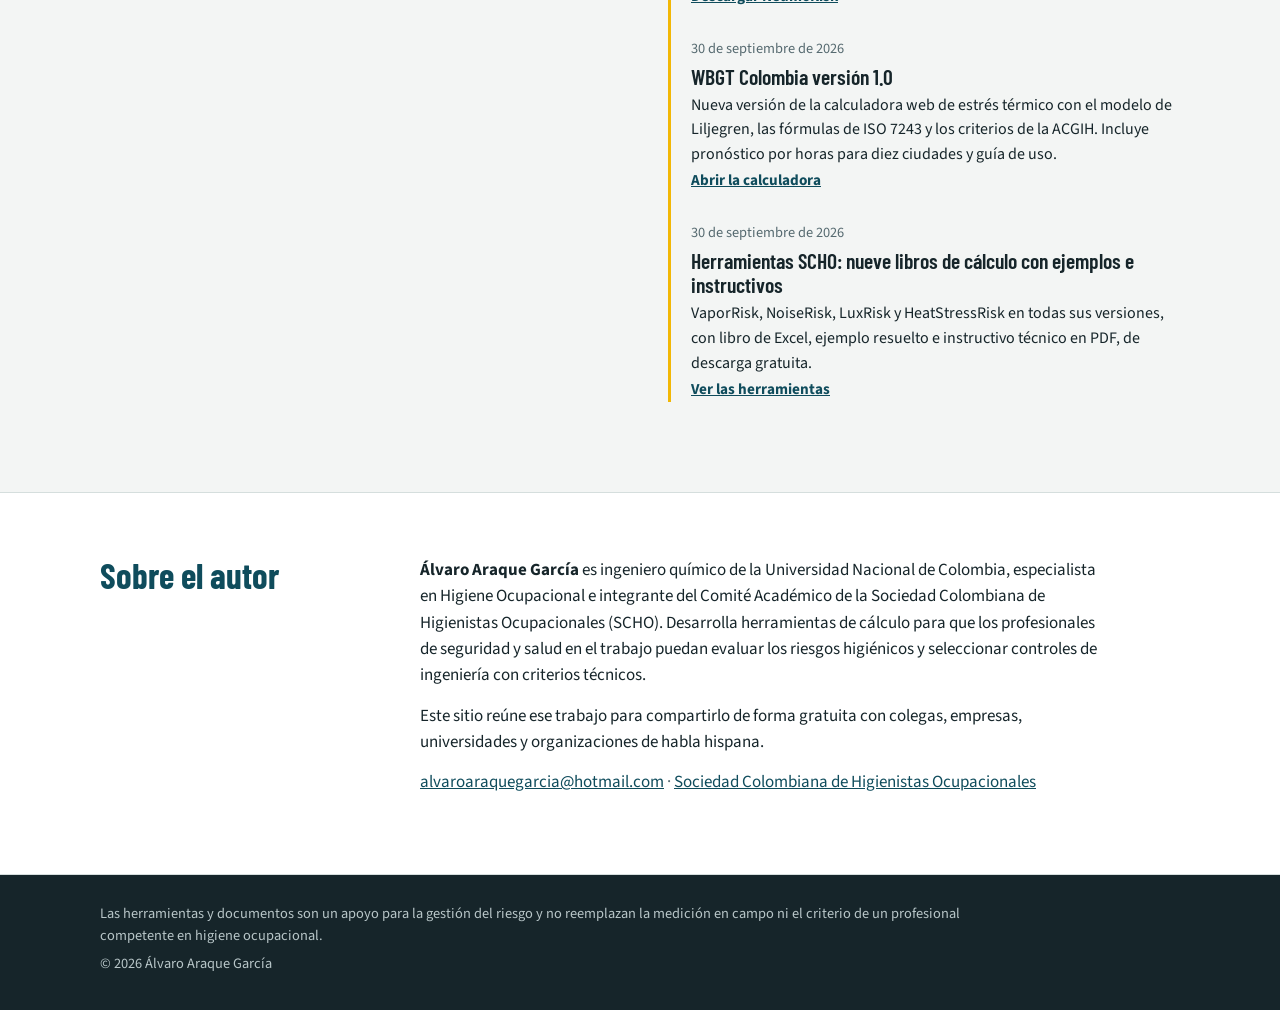
==== commit adf5477e: "Add files via upload" ====
--- a/index.html
+++ b/index.html
@@ -4,7 +4,7 @@
 <meta charset="UTF-8">
 <meta name="viewport" content="width=device-width, initial-scale=1.0">
 <title>Higiene Ocupacional Aplicada · Álvaro Araque García</title>
-<meta name="description" content="Herramientas de cálculo, presentaciones y documentos técnicos gratuitos para evaluar y controlar los riesgos que causan enfermedades laborales: agentes químicos, polvos neumoconióticos, ruido, iluminación y estrés térmico.">
+<meta name="description" content="Herramientas de cálculo, presentaciones y documentos técnicos gratuitos para evaluar y controlar los riesgos que causan enfermedades laborales: agentes químicos, polvos neumoconióticos, polvos minerales y metales, ruido, iluminación y estrés térmico.">
 <meta property="og:title" content="Higiene Ocupacional Aplicada">
 <meta property="og:description" content="Herramientas, presentaciones y documentos técnicos gratuitos para la práctica de la higiene ocupacional.">
 <meta property="og:type" content="website">
@@ -88,9 +88,15 @@
         </li>
         <li>
           <span class="swatch s-dust" aria-hidden="true"></span>
-          <div><h3>NeumoRisk</h3><p class="risk">Polvos neumoconióticos · Nuevo</p>
+          <div><h3>NeumoRisk</h3><p class="risk">Polvos neumoconióticos</p>
           <p>Sílice cristalina, carbón y asbesto: grupos de exposición similar, estadística del muestreo, plan de control, protección respiratoria y vigilancia médica según la GATI-NEUMO y la Resolución 2467 de 2022.</p></div>
           <a class="more" href="herramientas/index.html#neumorisk">1 versión</a>
+        </li>
+        <li>
+          <span class="swatch s-metal" aria-hidden="true"></span>
+          <div><h3>DustRisk</h3><p class="risk">Polvos minerales y metales · Nuevo</p>
+          <p>45 polvos minerales y metales con los TLV y BEI de la ACGIH 2026: grupos de exposición similar, estadística del muestreo, mezclas, plan de control, protección respiratoria y vigilancia médica.</p></div>
+          <a class="more" href="herramientas/index.html#dustrisk">1 versión</a>
         </li>
         <li>
           <span class="swatch s-web" aria-hidden="true"></span>
--- a/estilos.css
+++ b/estilos.css
@@ -68,7 +68,7 @@
 .tools{list-style:none;border-top:2px solid var(--ink)}
 .tools li{display:grid;grid-template-columns:10px 1fr auto;gap:20px;align-items:start;padding:22px 0;border-bottom:1px solid var(--line)}
 .swatch{width:10px;height:100%;min-height:64px;border-radius:2px}
-.s-chem{background:#7A4EA3}.s-noise{background:#1F6FB2}.s-lux{background:var(--yellow)}.s-heat{background:#C8541B}.s-dust{background:#6E6A5E}.s-web{background:#C8541B;opacity:.55}
+.s-chem{background:#7A4EA3}.s-noise{background:#1F6FB2}.s-lux{background:var(--yellow)}.s-heat{background:#C8541B}.s-dust{background:#6E6A5E}.s-metal{background:#4F6D7A}.s-web{background:#C8541B;opacity:.55}
 .tools h3{font-family:var(--display);font-weight:700;font-size:1.7rem;line-height:1;color:var(--ink)}
 .tools .risk{color:var(--slate);font-size:.95rem;margin:2px 0 6px}
 .tools p{max-width:44em}
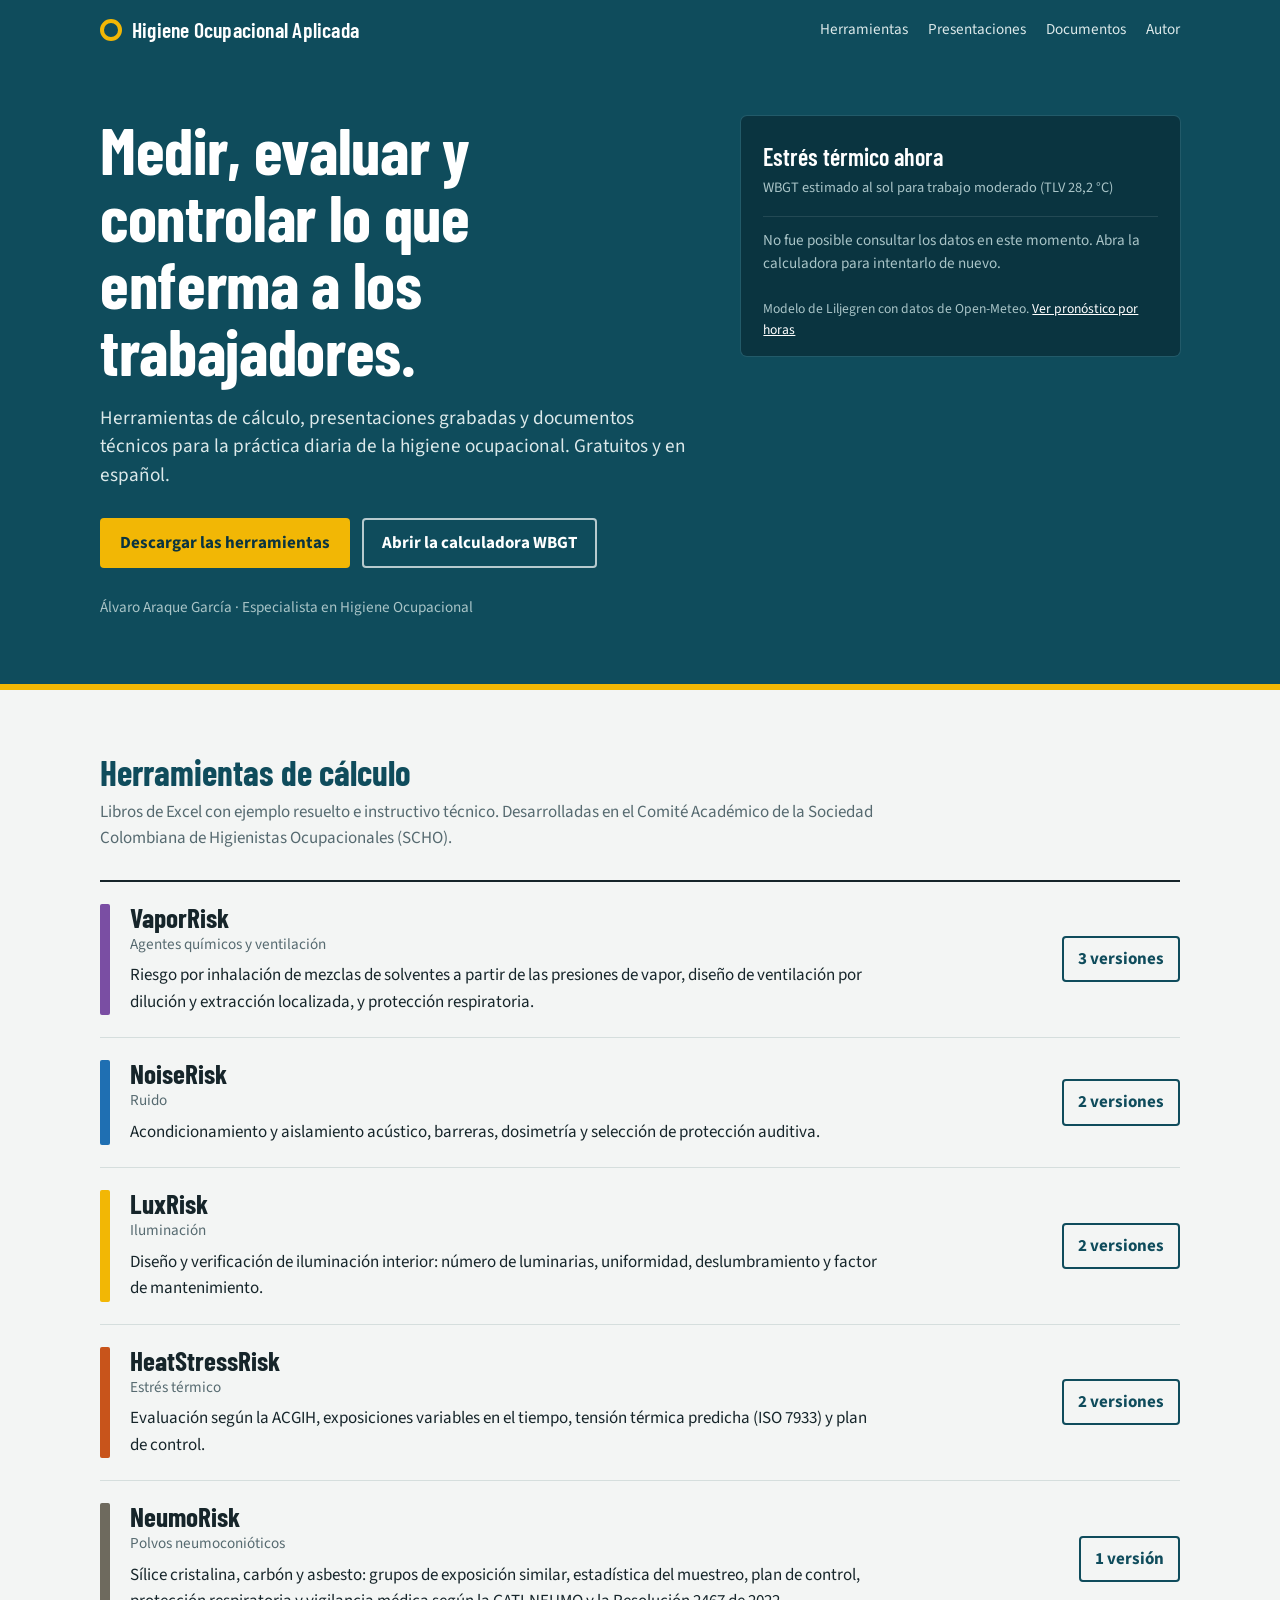
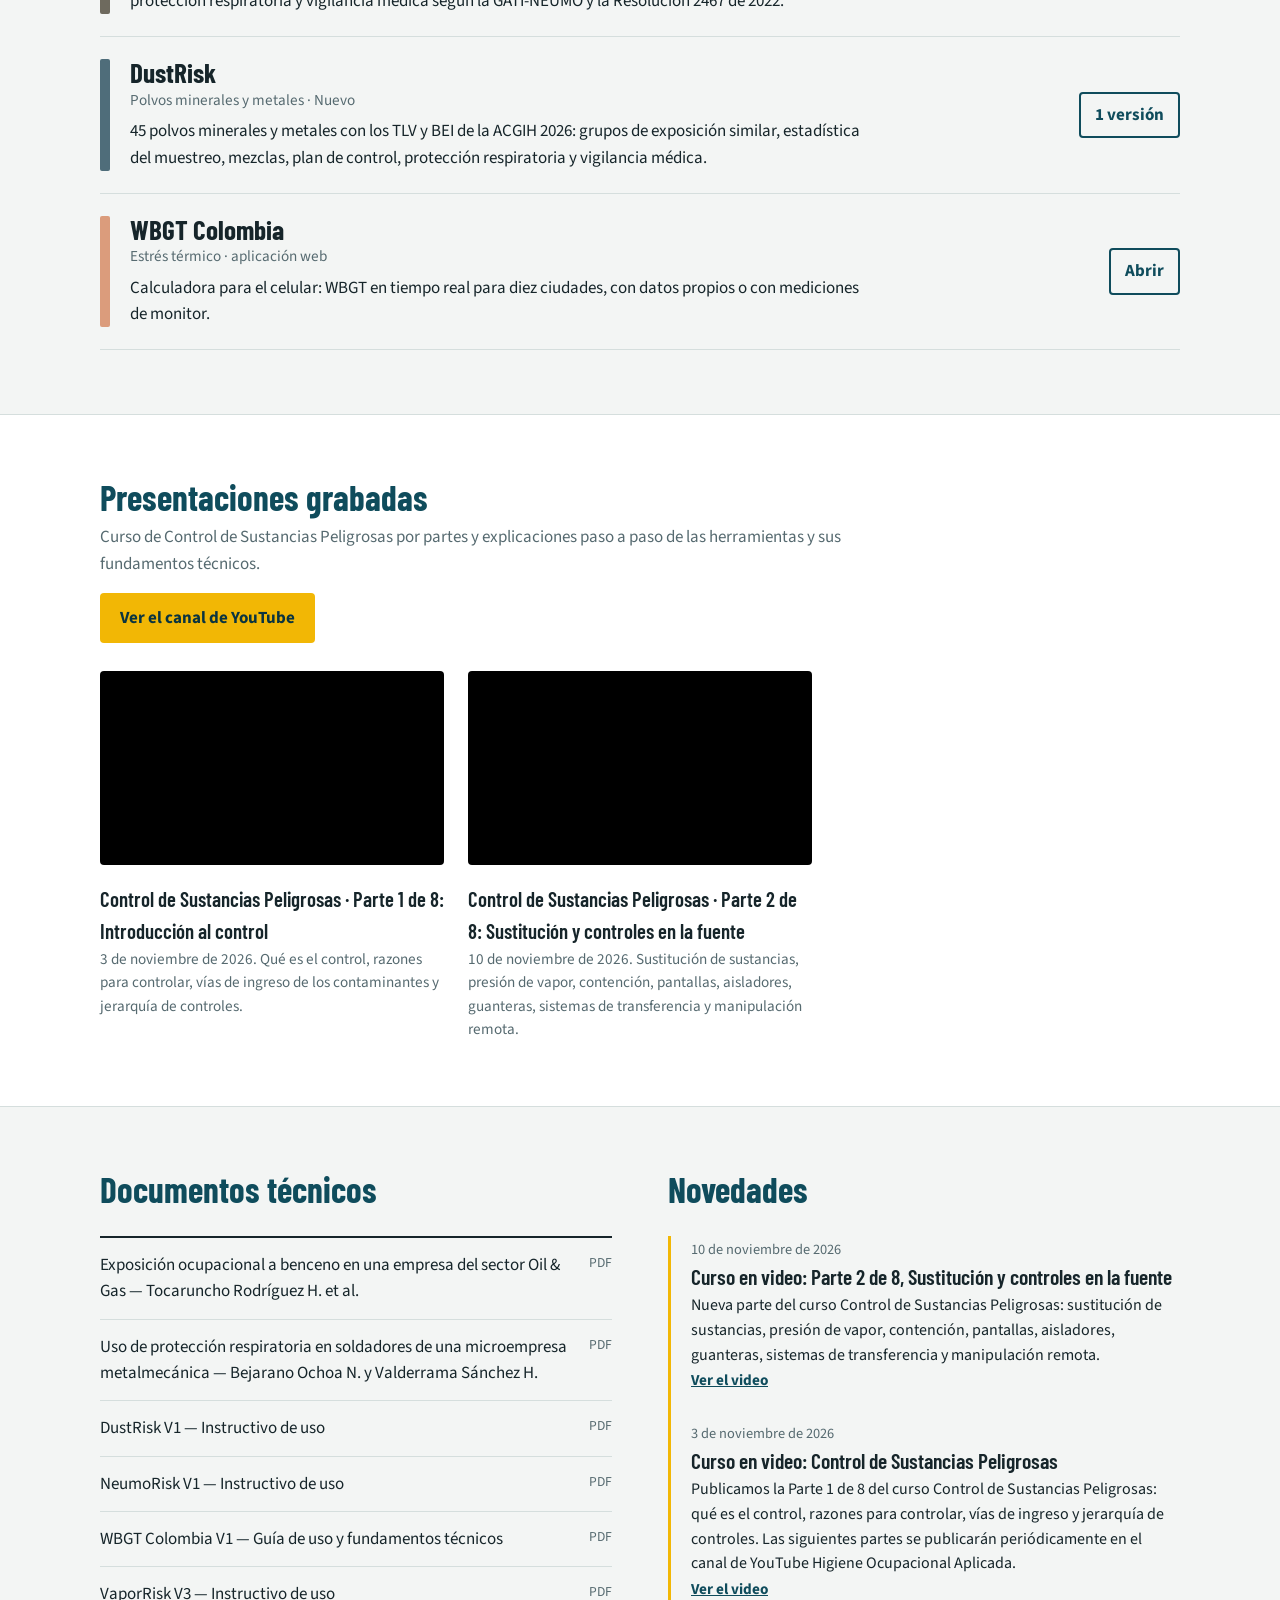
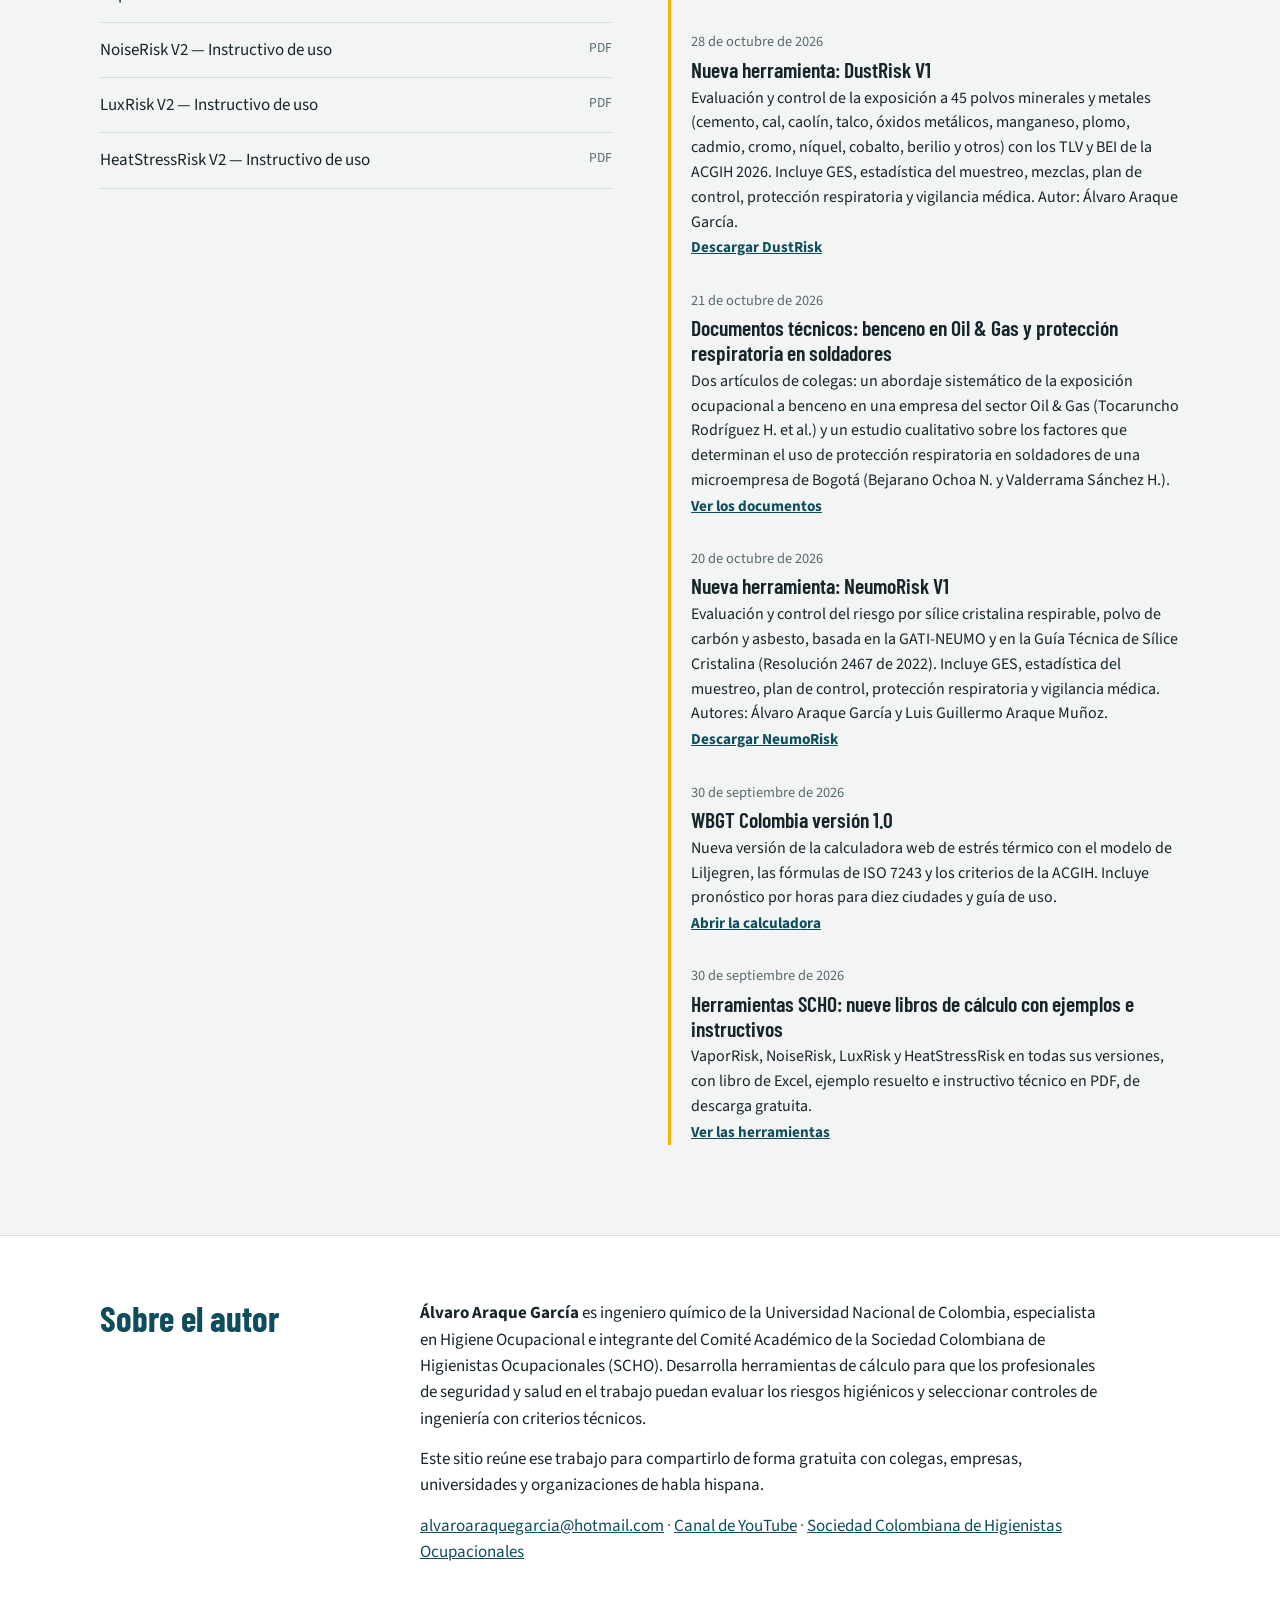
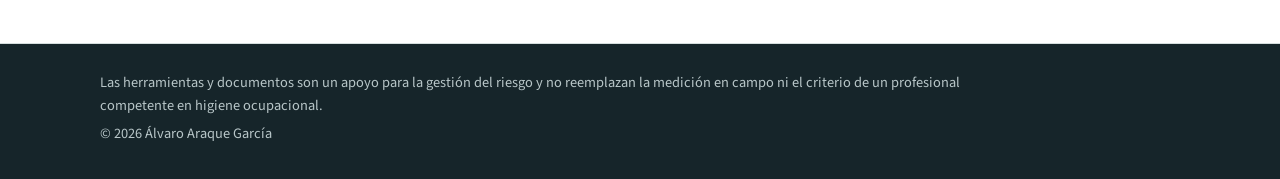
==== commit e1f1aa65: "Add files via upload" ====
--- a/index.html
+++ b/index.html
@@ -112,7 +112,8 @@
     <div class="wrap">
       <div class="block-head">
         <h2>Presentaciones grabadas</h2>
-        <p>Explicaciones paso a paso del uso de cada herramienta y de sus fundamentos técnicos.</p>
+        <p>Curso de Control de Sustancias Peligrosas por partes y explicaciones paso a paso de las herramientas y sus fundamentos técnicos.</p>
+        <p style="margin-top:16px"><a class="btn" href="https://www.youtube.com/@HigieneOcupacionalAplicada" target="_blank" rel="noopener">Ver el canal de YouTube</a></p>
       </div>
       <div id="videos" class="videos"></div>
     </div>
@@ -137,7 +138,7 @@
       <div class="author-text">
         <p><strong>Álvaro Araque García</strong> es ingeniero químico de la Universidad Nacional de Colombia, especialista en Higiene Ocupacional e integrante del Comité Académico de la Sociedad Colombiana de Higienistas Ocupacionales (SCHO). Desarrolla herramientas de cálculo para que los profesionales de seguridad y salud en el trabajo puedan evaluar los riesgos higiénicos y seleccionar controles de ingeniería con criterios técnicos.</p>
         <p>Este sitio reúne ese trabajo para compartirlo de forma gratuita con colegas, empresas, universidades y organizaciones de habla hispana.</p>
-        <p class="contact"><a href="mailto:alvaroaraquegarcia@hotmail.com">alvaroaraquegarcia@hotmail.com</a> · <a href="https://www.scho.org.co/">Sociedad Colombiana de Higienistas Ocupacionales</a></p>
+        <p class="contact"><a href="mailto:alvaroaraquegarcia@hotmail.com">alvaroaraquegarcia@hotmail.com</a> · <a href="https://www.youtube.com/@HigieneOcupacionalAplicada">Canal de YouTube</a> · <a href="https://www.scho.org.co/">Sociedad Colombiana de Higienistas Ocupacionales</a></p>
       </div>
     </div>
   </section>
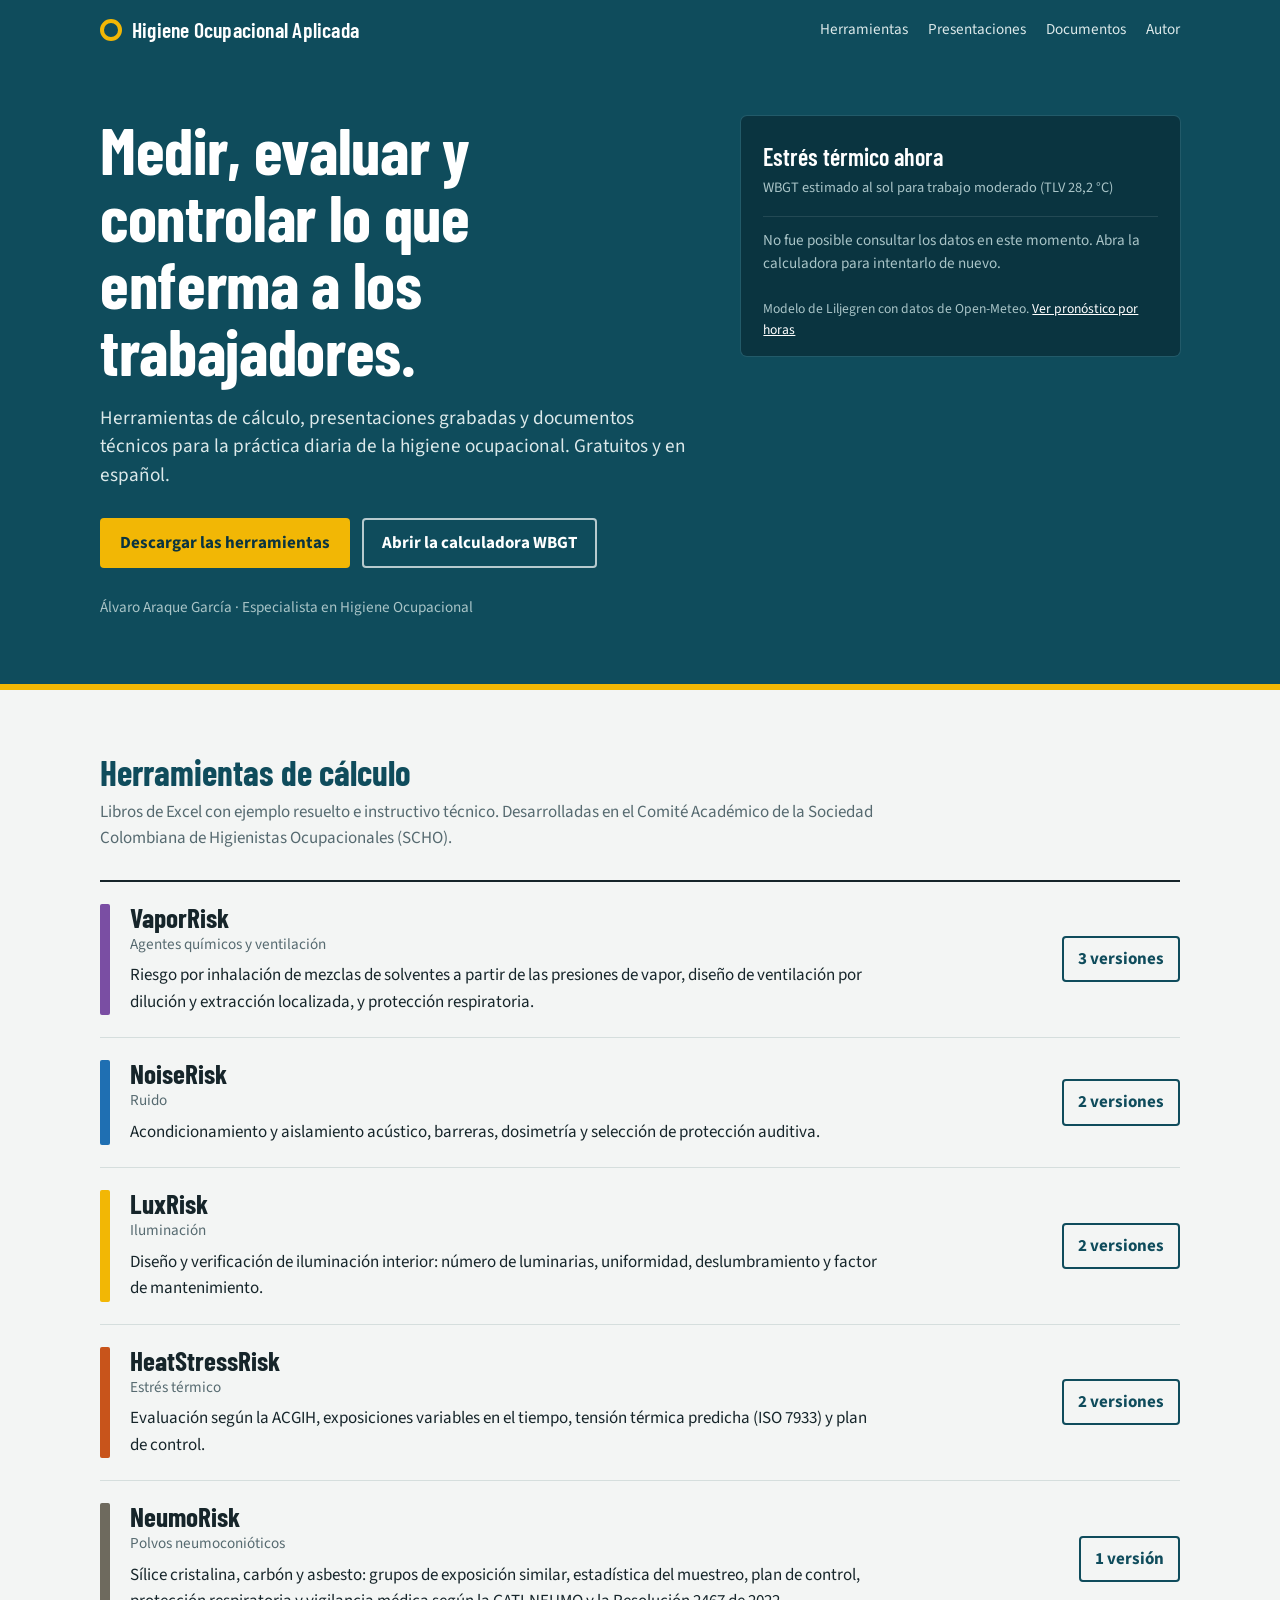
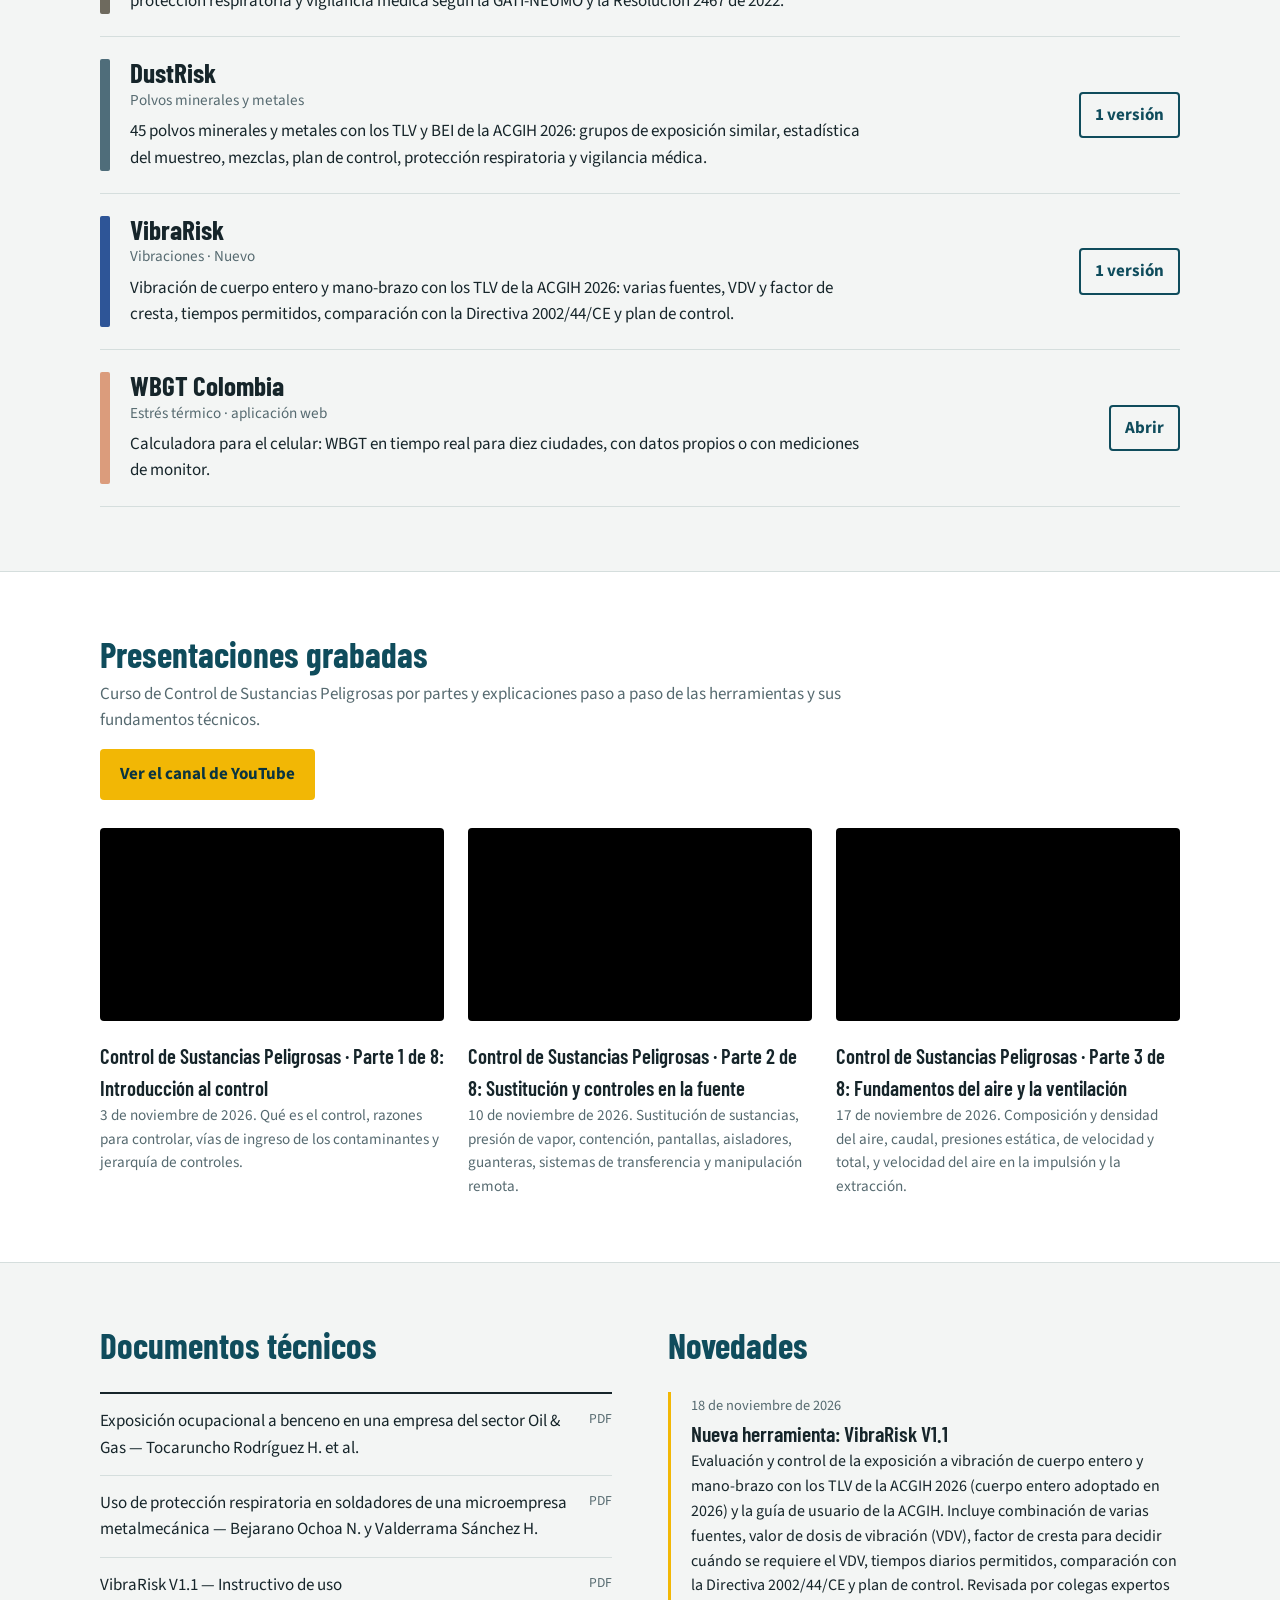
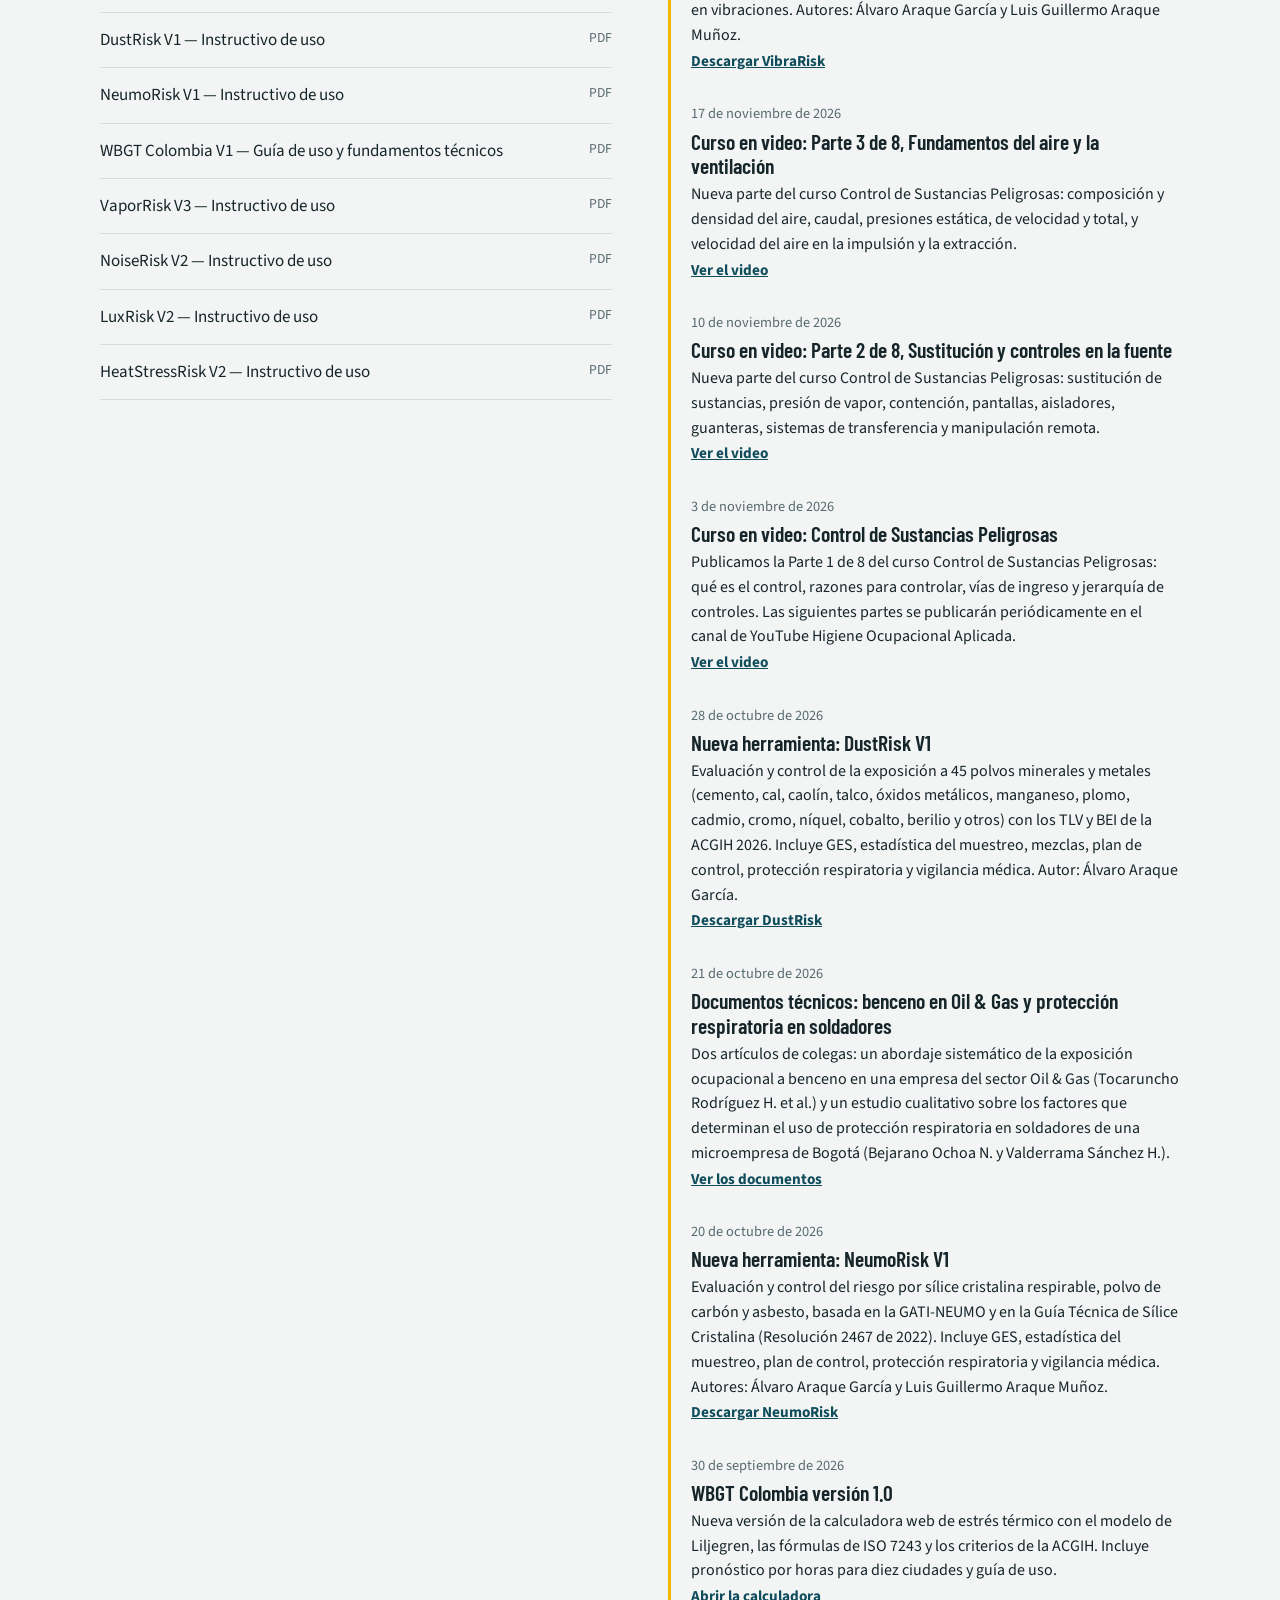
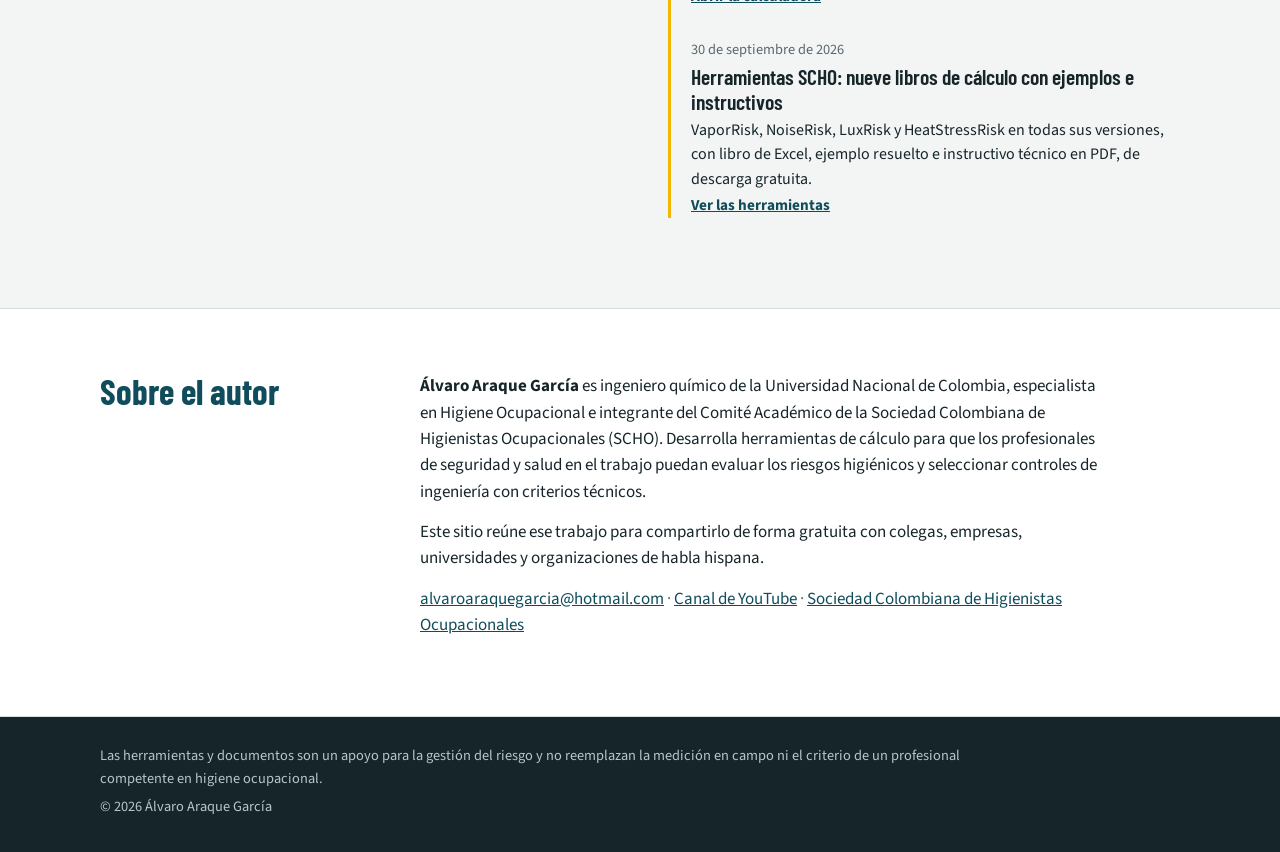
==== commit 3bbd6bf6: "Add files via upload" ====
--- a/index.html
+++ b/index.html
@@ -94,9 +94,15 @@
         </li>
         <li>
           <span class="swatch s-metal" aria-hidden="true"></span>
-          <div><h3>DustRisk</h3><p class="risk">Polvos minerales y metales · Nuevo</p>
+          <div><h3>DustRisk</h3><p class="risk">Polvos minerales y metales</p>
           <p>45 polvos minerales y metales con los TLV y BEI de la ACGIH 2026: grupos de exposición similar, estadística del muestreo, mezclas, plan de control, protección respiratoria y vigilancia médica.</p></div>
           <a class="more" href="herramientas/index.html#dustrisk">1 versión</a>
+        </li>
+        <li>
+          <span class="swatch s-vib" aria-hidden="true"></span>
+          <div><h3>VibraRisk</h3><p class="risk">Vibraciones · Nuevo</p>
+          <p>Vibración de cuerpo entero y mano-brazo con los TLV de la ACGIH 2026: varias fuentes, VDV y factor de cresta, tiempos permitidos, comparación con la Directiva 2002/44/CE y plan de control.</p></div>
+          <a class="more" href="herramientas/index.html#vibrarisk">1 versión</a>
         </li>
         <li>
           <span class="swatch s-web" aria-hidden="true"></span>
--- a/estilos.css
+++ b/estilos.css
@@ -68,7 +68,7 @@
 .tools{list-style:none;border-top:2px solid var(--ink)}
 .tools li{display:grid;grid-template-columns:10px 1fr auto;gap:20px;align-items:start;padding:22px 0;border-bottom:1px solid var(--line)}
 .swatch{width:10px;height:100%;min-height:64px;border-radius:2px}
-.s-chem{background:#7A4EA3}.s-noise{background:#1F6FB2}.s-lux{background:var(--yellow)}.s-heat{background:#C8541B}.s-dust{background:#6E6A5E}.s-metal{background:#4F6D7A}.s-web{background:#C8541B;opacity:.55}
+.s-chem{background:#7A4EA3}.s-noise{background:#1F6FB2}.s-lux{background:var(--yellow)}.s-heat{background:#C8541B}.s-dust{background:#6E6A5E}.s-metal{background:#4F6D7A}.s-web{background:#C8541B;opacity:.55}.s-vib{background:#2E5597}
 .tools h3{font-family:var(--display);font-weight:700;font-size:1.7rem;line-height:1;color:var(--ink)}
 .tools .risk{color:var(--slate);font-size:.95rem;margin:2px 0 6px}
 .tools p{max-width:44em}
